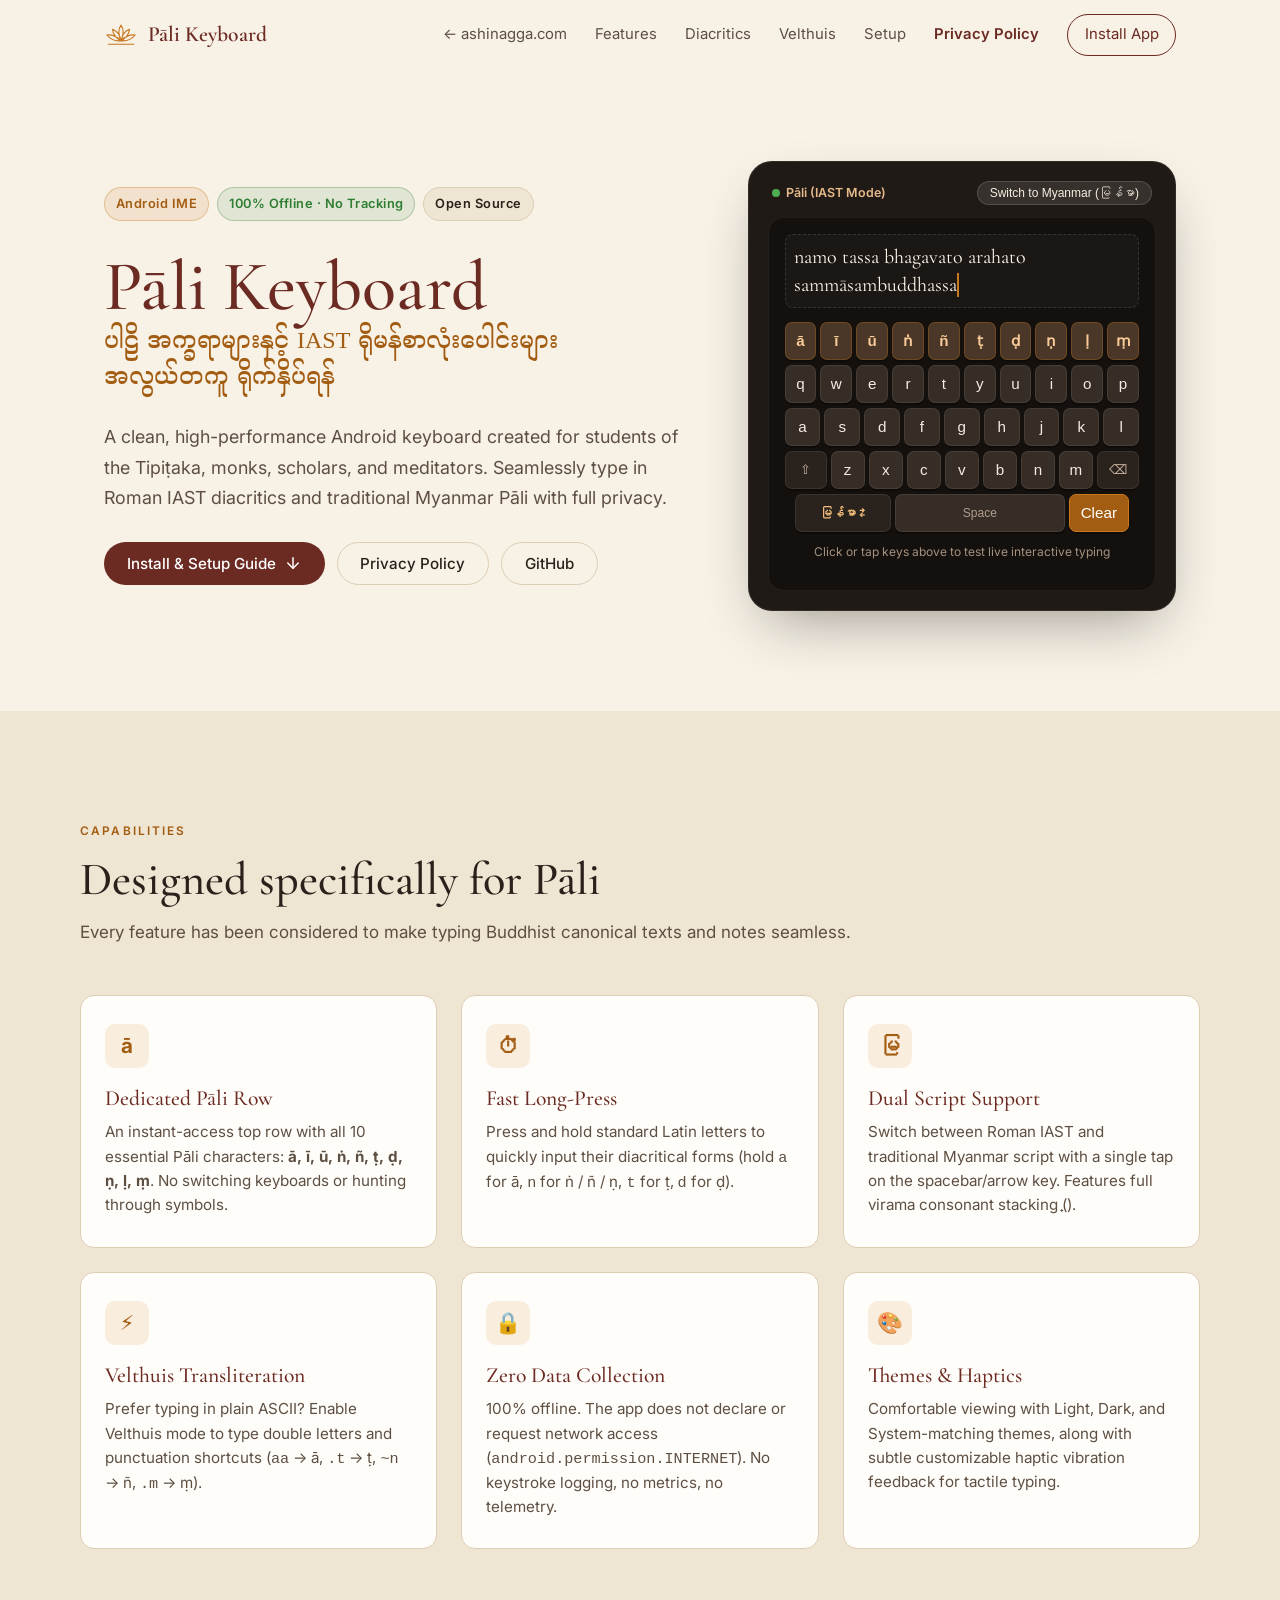
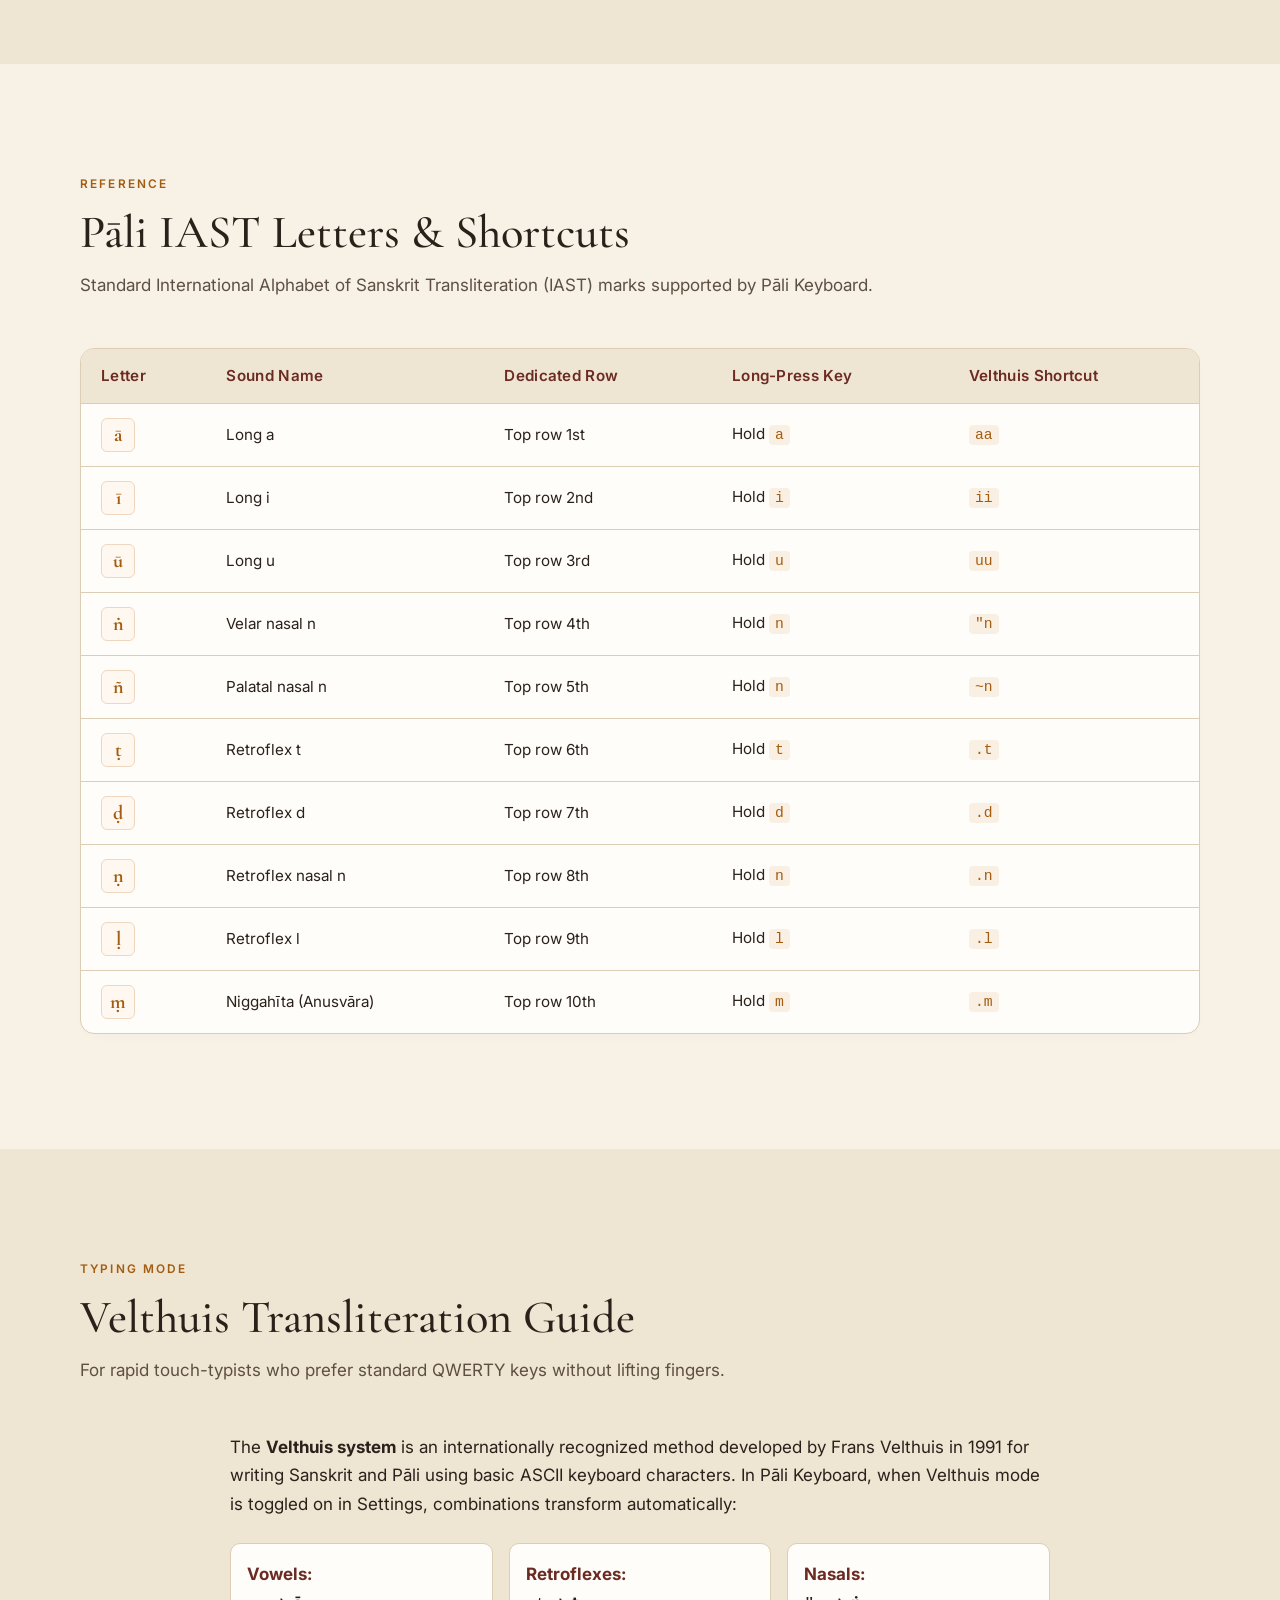
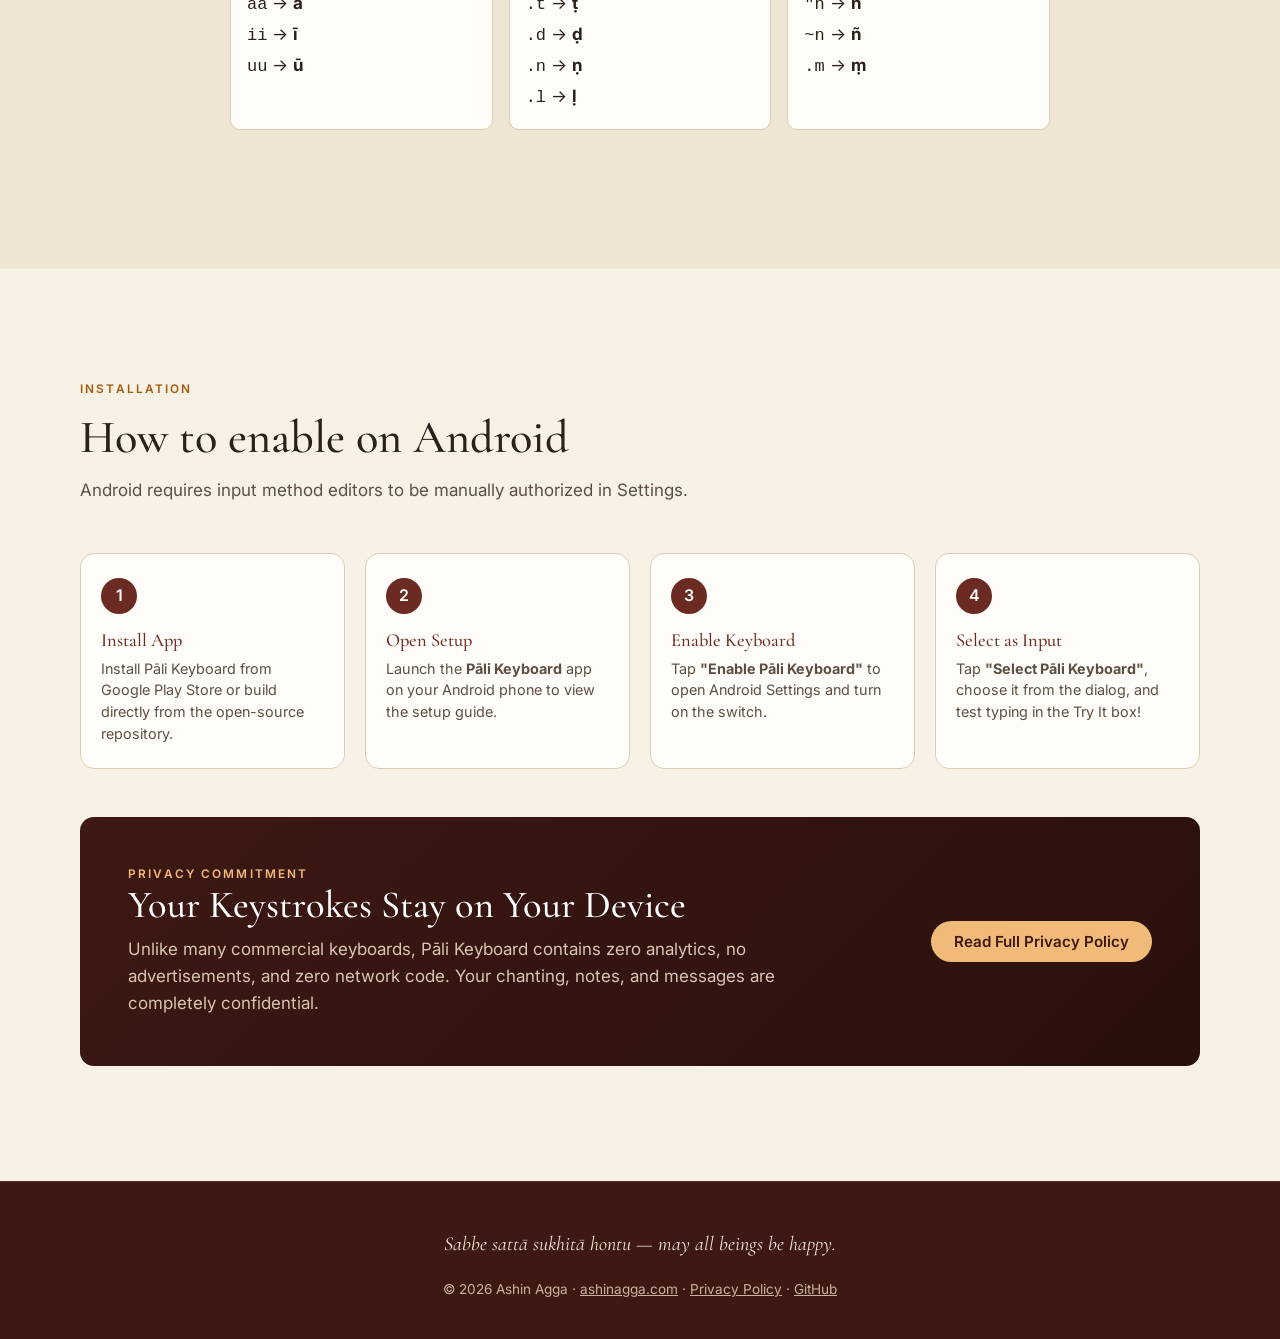
==== pali-keyboard/index.html @ 7f4952d8 "Add Projects section to homepage and create Pali Keyboard project showcase page with privacy policy " ====
<!doctype html>
<html lang="en">
<head>
  <meta charset="utf-8">
  <meta name="viewport" content="width=device-width, initial-scale=1">
  <title>Pāli Keyboard for Android - Ashin Agga</title>
  <meta name="description" content="A lightweight, privacy-focused Android keyboard (IME) for typing Pāli in Roman script (IAST) and Myanmar script. 100% offline with zero data collection.">
  <link rel="preconnect" href="https://fonts.googleapis.com">
  <link rel="preconnect" href="https://fonts.gstatic.com" crossorigin>
  <link href="https://fonts.googleapis.com/css2?family=Cormorant+Garamond:ital,wght@0,400;0,500;0,600;1,400&family=Inter:wght@400;500;600;700&family=Noto+Serif+Myanmar:wght@400;500;600&display=swap" rel="stylesheet">
  <link rel="stylesheet" href="../css/style.css">
  <style>
    /* Specific styles for Pāli Keyboard Project Page */
    .pk-hero {
      max-width: var(--max);
      margin: 0 auto;
      padding: clamp(40px, 7vw, 90px) 24px clamp(50px, 8vw, 100px);
      display: grid;
      grid-template-columns: 1.15fr 0.85fr;
      gap: clamp(36px, 5vw, 70px);
      align-items: center;
    }
    .pk-hero__content h1 {
      font-size: clamp(2.8rem, 6vw, 4.4rem);
      color: var(--maroon);
      line-height: 1.08;
      margin-bottom: 0.35rem;
    }
    .pk-hero__burmese {
      font-family: var(--mm);
      font-size: clamp(1.2rem, 2.5vw, 1.5rem);
      color: var(--saffron-deep);
      margin-bottom: 1.25rem;
      line-height: 1.5;
    }
    .pk-hero__lead {
      font-size: 1.12rem;
      color: var(--ink-soft);
      line-height: 1.7;
      margin-bottom: 1.75rem;
    }
    .pk-badge-group {
      display: flex;
      flex-wrap: wrap;
      gap: 8px;
      margin-bottom: 1.75rem;
    }
    .pk-badge {
      display: inline-flex;
      align-items: center;
      gap: 6px;
      padding: .4em .85em;
      border-radius: 999px;
      font-size: .8rem;
      font-weight: 600;
      letter-spacing: .04em;
      background: var(--paper-2);
      border: 1px solid var(--line);
      color: var(--ink);
    }
    .pk-badge--accent {
      background: rgba(200,120,30,.12);
      border-color: rgba(200,120,30,.35);
      color: var(--saffron-deep);
    }
    .pk-badge--green {
      background: rgba(46,125,50,.1);
      border-color: rgba(46,125,50,.3);
      color: #2e7d32;
    }
    .pk-hero__actions {
      display: flex;
      flex-wrap: wrap;
      gap: 12px;
      align-items: center;
    }
    .pk-hero__actions .btn {
      display: inline-flex;
      align-items: center;
      gap: 8px;
    }

    /* Interactive Demo Sandbox */
    .pk-demo-card {
      background: #201a16;
      border-radius: 24px;
      padding: 20px;
      box-shadow: 0 24px 60px -20px rgba(32,26,22,.45), inset 0 0 0 1px rgba(255,255,255,.08);
      color: #fff;
    }
    .pk-demo__top {
      display: flex;
      justify-content: space-between;
      align-items: center;
      margin-bottom: 12px;
      padding: 0 4px;
    }
    .pk-demo__status {
      font-size: .78rem;
      font-weight: 600;
      color: #e5b98a;
      display: flex;
      align-items: center;
      gap: 6px;
    }
    .pk-demo__status::before {
      content: "";
      width: 8px;
      height: 8px;
      border-radius: 50%;
      background: #4caf50;
      display: inline-block;
    }
    .pk-demo__toggle-btn {
      background: rgba(255,255,255,.1);
      border: 1px solid rgba(255,255,255,.15);
      color: #f7ede0;
      border-radius: 999px;
      padding: 4px 12px;
      font-size: .75rem;
      cursor: pointer;
      transition: background .2s;
    }
    .pk-demo__toggle-btn:hover {
      background: rgba(255,255,255,.18);
    }
    .pk-demo__screen {
      background: #14100d;
      border-radius: 16px;
      padding: 16px;
      border: 1px solid rgba(255,255,255,.06);
    }
    .pk-demo__input-area {
      min-height: 70px;
      font-family: var(--serif);
      font-size: 1.25rem;
      line-height: 1.4;
      color: #fff6eb;
      word-break: break-word;
      padding: 8px;
      background: rgba(255,255,255,.03);
      border-radius: 8px;
      border: 1px dashed rgba(255,255,255,.12);
      margin-bottom: 14px;
      position: relative;
    }
    .pk-demo__cursor {
      display: inline-block;
      width: 2px;
      height: 1.2em;
      vertical-align: text-bottom;
      background: var(--saffron);
      animation: blink 1s step-end infinite;
    }
    @keyframes blink { 50% { opacity: 0; } }

    .pk-demo__keyboard {
      display: flex;
      flex-direction: column;
      gap: 5px;
      user-select: none;
    }
    .pk-kb-row {
      display: flex;
      gap: 4px;
      justify-content: center;
    }
    .pk-key {
      flex: 1;
      height: 38px;
      max-width: 42px;
      background: #362d26;
      border: 1px solid rgba(255,255,255,.08);
      border-radius: 7px;
      color: #f5ebe0;
      display: flex;
      align-items: center;
      justify-content: center;
      font-size: .95rem;
      font-weight: 500;
      cursor: pointer;
      box-shadow: 0 2px 0 rgba(0,0,0,.35);
      transition: transform .08s, background .1s;
    }
    .pk-key:hover {
      background: #463b33;
    }
    .pk-key:active {
      transform: translateY(2px);
      box-shadow: none;
    }
    .pk-key--pali {
      background: #4a3727;
      border-color: rgba(200,120,30,.3);
      color: #f7ca97;
      font-weight: 600;
    }
    .pk-key--pali:hover {
      background: #5d4632;
    }
    .pk-key--mod {
      flex: 1.4;
      max-width: 52px;
      background: #2a221c;
      color: #c4b09e;
      font-size: .8rem;
    }
    .pk-key--switch {
      flex: 2.2;
      max-width: 96px;
      background: #2a221c;
      color: #f0bb78;
      font-size: .75rem;
      font-weight: 600;
    }
    .pk-key--space {
      flex: 4;
      max-width: 170px;
      font-size: .75rem;
      color: #b09e8e;
    }
    .pk-key--enter {
      flex: 1.6;
      max-width: 60px;
      background: var(--saffron-deep);
      border-color: var(--saffron);
      color: #fff;
    }
    .pk-key--enter:hover {
      background: var(--saffron);
    }
    .pk-demo__hint {
      text-align: center;
      font-size: .75rem;
      color: #a4917f;
      margin-top: 10px;
    }

    /* Feature Grid */
    .pk-feature-grid {
      display: grid;
      grid-template-columns: repeat(3, 1fr);
      gap: 24px;
      margin-top: 2rem;
    }
    .pk-feature-card {
      background: #fffdf9;
      border: 1px solid var(--line);
      border-radius: var(--radius);
      padding: 28px 24px;
      display: flex;
      flex-direction: column;
      transition: transform .2s, box-shadow .2s;
    }
    .pk-feature-card:hover {
      transform: translateY(-3px);
      box-shadow: 0 16px 36px -20px rgba(62,24,19,.2);
      border-color: var(--saffron);
    }
    .pk-feature-icon {
      width: 44px;
      height: 44px;
      border-radius: 10px;
      background: rgba(200,120,30,.12);
      color: var(--saffron-deep);
      display: flex;
      align-items: center;
      justify-content: center;
      font-size: 1.3rem;
      font-weight: bold;
      margin-bottom: 1.2rem;
    }
    .pk-feature-card h3 {
      font-size: 1.35rem;
      color: var(--maroon);
      margin-bottom: .6rem;
    }
    .pk-feature-card p {
      color: var(--ink-soft);
      font-size: .95rem;
      line-height: 1.6;
      margin: 0;
    }

    /* Tables */
    .pk-table-wrapper {
      background: #fffdf9;
      border: 1px solid var(--line);
      border-radius: var(--radius);
      overflow-x: auto;
      margin-top: 1.5rem;
      box-shadow: 0 4px 20px -10px rgba(0,0,0,.05);
    }
    .pk-table {
      width: 100%;
      border-collapse: collapse;
      text-align: left;
      font-size: .95rem;
    }
    .pk-table th, .pk-table td {
      padding: 14px 20px;
      border-bottom: 1px solid var(--line);
    }
    .pk-table th {
      background: var(--paper-2);
      font-weight: 600;
      color: var(--maroon);
      letter-spacing: .02em;
    }
    .pk-table tr:last-child td {
      border-bottom: none;
    }
    .pk-table code {
      background: rgba(200,120,30,.1);
      color: var(--saffron-deep);
      padding: 2px 6px;
      border-radius: 4px;
      font-size: .92rem;
      font-family: monospace;
    }
    .pk-letter-badge {
      display: inline-flex;
      align-items: center;
      justify-content: center;
      min-width: 34px;
      height: 34px;
      border-radius: 6px;
      background: #fff8f0;
      border: 1px solid #eed6bf;
      color: var(--saffron-deep);
      font-family: var(--serif);
      font-size: 1.25rem;
      font-weight: bold;
    }

    /* Steps */
    .pk-steps-grid {
      display: grid;
      grid-template-columns: repeat(4, 1fr);
      gap: 20px;
      margin-top: 2rem;
    }
    .pk-step-card {
      background: #fffdf9;
      border: 1px solid var(--line);
      border-radius: var(--radius);
      padding: 24px 20px;
      position: relative;
    }
    .pk-step-num {
      width: 36px;
      height: 36px;
      border-radius: 50%;
      background: var(--maroon);
      color: #fff;
      display: flex;
      align-items: center;
      justify-content: center;
      font-size: 1rem;
      font-weight: 600;
      margin-bottom: 1rem;
    }
    .pk-step-card h3 {
      font-size: 1.15rem;
      color: var(--maroon);
      margin-bottom: .5rem;
    }
    .pk-step-card p {
      color: var(--ink-soft);
      font-size: .9rem;
      line-height: 1.5;
      margin: 0;
    }

    /* Privacy Banner */
    .pk-privacy-banner {
      background: linear-gradient(135deg, #3e1813 0%, #29100d 100%);
      color: #f7ede0;
      border-radius: var(--radius);
      padding: clamp(32px, 5vw, 48px);
      margin-top: 3rem;
      display: grid;
      grid-template-columns: 1fr auto;
      gap: 32px;
      align-items: center;
    }
    .pk-privacy-banner h3 {
      font-size: clamp(1.8rem, 3vw, 2.4rem);
      color: #fff;
      margin-bottom: .6rem;
    }
    .pk-privacy-banner p {
      color: #d8c5b2;
      line-height: 1.6;
      margin: 0;
      max-width: 60ch;
    }

    /* Responsive */
    @media (max-width: 960px) {
      .pk-hero {
        grid-template-columns: 1fr;
        padding-top: 32px;
      }
      .pk-feature-grid {
        grid-template-columns: repeat(2, 1fr);
      }
      .pk-steps-grid {
        grid-template-columns: repeat(2, 1fr);
      }
      .pk-privacy-banner {
        grid-template-columns: 1fr;
      }
    }
    @media (max-width: 640px) {
      .pk-feature-grid {
        grid-template-columns: 1fr;
      }
      .pk-steps-grid {
        grid-template-columns: 1fr;
      }
      .pk-key {
        height: 34px;
        font-size: .85rem;
      }
    }
  </style>
</head>
<body>

  <!-- ============ NAV ============ -->
  <header class="nav" id="top">
    <div class="nav__inner">
      <a class="nav__brand" href="../index.html" aria-label="Ashin Agga home">
        <svg class="lotus" viewBox="0 0 48 32" aria-hidden="true"><path d="M24 2c4 6 4 14 0 22-4-8-4-16 0-22Zm0 22c6-3 11-9 12-16-6 2-10 7-12 16Zm0 0c-6-3-11-9-12-16 6 2 10 7 12 16Zm0 0c8 1 15-2 20-8-7-1-14 2-20 8Zm0 0C16 25 9 22 4 16c7-1 14 2 20 8ZM6 29h36" fill="none" stroke="currentColor" stroke-width="1.6" stroke-linecap="round" stroke-linejoin="round"/></svg>
        <span>Pāli Keyboard</span>
      </a>

      <button class="nav__toggle" aria-expanded="false" aria-controls="nav-menu">
        <span class="sr-only">Open menu</span><span></span><span></span>
      </button>

      <nav id="nav-menu" class="nav__menu" aria-label="Main">
        <a href="../index.html#projects">← ashinagga.com</a>
        <a href="#features">Features</a>
        <a href="#diacritics">Diacritics</a>
        <a href="#velthuis">Velthuis</a>
        <a href="#setup">Setup</a>
        <a href="privacy-policy.html" style="font-weight: 600; color: var(--maroon);">Privacy Policy</a>
        <a href="#setup" class="nav__cta">Install App</a>
      </nav>
    </div>
  </header>

  <main>
    <!-- ============ HERO ============ -->
    <section class="pk-hero">
      <div class="pk-hero__content reveal">
        <div class="pk-badge-group">
          <span class="pk-badge pk-badge--accent">Android IME</span>
          <span class="pk-badge pk-badge--green">100% Offline · No Tracking</span>
          <span class="pk-badge">Open Source</span>
        </div>
        <h1>Pāli Keyboard</h1>
        <p class="pk-hero__burmese">ပါဠိ အက္ခရာများနှင့် IAST ရိုမန်စာလုံးပေါင်းများ အလွယ်တကူ ရိုက်နှိပ်ရန်</p>
        <p class="pk-hero__lead">
          A clean, high-performance Android keyboard created for students of the Tipiṭaka, monks, scholars, and meditators. Seamlessly type in Roman IAST diacritics and traditional Myanmar Pāli with full privacy.
        </p>
        <div class="pk-hero__actions">
          <a class="btn btn--primary" href="#setup">
            Install &amp; Setup Guide
            <svg width="18" height="18" viewBox="0 0 24 24" fill="none" stroke="currentColor" stroke-width="2" stroke-linecap="round" stroke-linejoin="round" aria-hidden="true"><line x1="12" y1="5" x2="12" y2="19"></line><polyline points="19 12 12 19 5 12"></polyline></svg>
          </a>
          <a class="btn btn--ghost" href="privacy-policy.html">Privacy Policy</a>
          <a class="btn btn--ghost" href="https://github.com/minthukyawdev-droid/pali_keyboard" target="_blank" rel="noopener">GitHub</a>
        </div>
      </div>

      <!-- Interactive Keyboard Sandbox Preview -->
      <div class="pk-hero__preview reveal">
        <div class="pk-demo-card">
          <div class="pk-demo__top">
            <span class="pk-demo__status" id="script-label">Pāli (IAST Mode)</span>
            <button class="pk-demo__toggle-btn" id="btn-demo-toggle" type="button">Switch to Myanmar (မြန်မာ)</button>
          </div>
          <div class="pk-demo__screen">
            <div class="pk-demo__input-area" id="demo-output">
              <span id="demo-text">namo tassa bhagavato arahato sammāsambuddhassa</span><span class="pk-demo__cursor"></span>
            </div>
            
            <!-- IAST Keyboard Layout -->
            <div class="pk-demo__keyboard" id="kb-iast">
              <div class="pk-kb-row">
                <button class="pk-key pk-key--pali" type="button">ā</button>
                <button class="pk-key pk-key--pali" type="button">ī</button>
                <button class="pk-key pk-key--pali" type="button">ū</button>
                <button class="pk-key pk-key--pali" type="button">ṅ</button>
                <button class="pk-key pk-key--pali" type="button">ñ</button>
                <button class="pk-key pk-key--pali" type="button">ṭ</button>
                <button class="pk-key pk-key--pali" type="button">ḍ</button>
                <button class="pk-key pk-key--pali" type="button">ṇ</button>
                <button class="pk-key pk-key--pali" type="button">ḷ</button>
                <button class="pk-key pk-key--pali" type="button">ṃ</button>
              </div>
              <div class="pk-kb-row">
                <button class="pk-key" type="button">q</button>
                <button class="pk-key" type="button">w</button>
                <button class="pk-key" type="button">e</button>
                <button class="pk-key" type="button">r</button>
                <button class="pk-key" type="button">t</button>
                <button class="pk-key" type="button">y</button>
                <button class="pk-key" type="button">u</button>
                <button class="pk-key" type="button">i</button>
                <button class="pk-key" type="button">o</button>
                <button class="pk-key" type="button">p</button>
              </div>
              <div class="pk-kb-row">
                <button class="pk-key" type="button">a</button>
                <button class="pk-key" type="button">s</button>
                <button class="pk-key" type="button">d</button>
                <button class="pk-key" type="button">f</button>
                <button class="pk-key" type="button">g</button>
                <button class="pk-key" type="button">h</button>
                <button class="pk-key" type="button">j</button>
                <button class="pk-key" type="button">k</button>
                <button class="pk-key" type="button">l</button>
              </div>
              <div class="pk-kb-row">
                <button class="pk-key pk-key--mod" id="btn-shift" type="button">⇧</button>
                <button class="pk-key" type="button">z</button>
                <button class="pk-key" type="button">x</button>
                <button class="pk-key" type="button">c</button>
                <button class="pk-key" type="button">v</button>
                <button class="pk-key" type="button">b</button>
                <button class="pk-key" type="button">n</button>
                <button class="pk-key" type="button">m</button>
                <button class="pk-key pk-key--mod" id="btn-backspace" type="button">⌫</button>
              </div>
              <div class="pk-kb-row">
                <button class="pk-key pk-key--switch" id="btn-switch-script" type="button">မြန်မာ ⇄</button>
                <button class="pk-key pk-key--space" id="btn-space" type="button">Space</button>
                <button class="pk-key pk-key--enter" id="btn-clear" type="button">Clear</button>
              </div>
            </div>

            <!-- Myanmar Keyboard Layout (Hidden initially) -->
            <div class="pk-demo__keyboard" id="kb-myanmar" style="display:none;">
              <div class="pk-kb-row">
                <button class="pk-key pk-key--pali" type="button">က</button>
                <button class="pk-key pk-key--pali" type="button">ခ</button>
                <button class="pk-key pk-key--pali" type="button">ဂ</button>
                <button class="pk-key pk-key--pali" type="button">ဃ</button>
                <button class="pk-key pk-key--pali" type="button">င</button>
                <button class="pk-key pk-key--pali" type="button">စ</button>
                <button class="pk-key pk-key--pali" type="button">ဆ</button>
                <button class="pk-key pk-key--pali" type="button">ဇ</button>
                <button class="pk-key pk-key--pali" type="button">ဈ</button>
                <button class="pk-key pk-key--pali" type="button">ဉ</button>
              </div>
              <div class="pk-kb-row">
                <button class="pk-key" type="button">ဋ</button>
                <button class="pk-key" type="button">ဌ</button>
                <button class="pk-key" type="button">ဍ</button>
                <button class="pk-key" type="button">ဎ</button>
                <button class="pk-key" type="button">ဏ</button>
                <button class="pk-key" type="button">တ</button>
                <button class="pk-key" type="button">ထ</button>
                <button class="pk-key" type="button">ဒ</button>
                <button class="pk-key" type="button">ဓ</button>
                <button class="pk-key" type="button">န</button>
              </div>
              <div class="pk-kb-row">
                <button class="pk-key" type="button">ပ</button>
                <button class="pk-key" type="button">ဖ</button>
                <button class="pk-key" type="button">ဗ</button>
                <button class="pk-key" type="button">ဘ</button>
                <button class="pk-key" type="button">မ</button>
                <button class="pk-key" type="button">ယ</button>
                <button class="pk-key" type="button">ရ</button>
                <button class="pk-key" type="button">လ</button>
                <button class="pk-key" type="button">ဝ</button>
              </div>
              <div class="pk-kb-row">
                <button class="pk-key pk-key--mod" type="button">သ</button>
                <button class="pk-key" type="button">ဟ</button>
                <button class="pk-key" type="button">ဠ</button>
                <button class="pk-key" type="button">အ</button>
                <button class="pk-key" type="button">ာ</button>
                <button class="pk-key" type="button">ိ</button>
                <button class="pk-key" type="button">ု</button>
                <button class="pk-key" type="button">္</button>
                <button class="pk-key pk-key--mod" id="btn-backspace-mm" type="button">⌫</button>
              </div>
              <div class="pk-kb-row">
                <button class="pk-key pk-key--switch" id="btn-switch-iast" type="button">IAST ⇄</button>
                <button class="pk-key pk-key--space" id="btn-space-mm" type="button">Space</button>
                <button class="pk-key pk-key--enter" id="btn-clear-mm" type="button">Clear</button>
              </div>
            </div>
            <p class="pk-demo__hint">Click or tap keys above to test live interactive typing</p>
          </div>
        </div>
      </div>
    </section>

    <!-- ============ FEATURES ============ -->
    <section class="section section--tint" id="features">
      <div class="section__head reveal">
        <p class="eyebrow">Capabilities</p>
        <h2>Designed specifically for Pāli</h2>
        <p class="section__sub">Every feature has been considered to make typing Buddhist canonical texts and notes seamless.</p>
      </div>

      <div class="pk-feature-grid reveal">
        <div class="pk-feature-card">
          <div class="pk-feature-icon">ā</div>
          <h3>Dedicated Pāli Row</h3>
          <p>
            An instant-access top row with all 10 essential Pāli characters: <strong>ā, ī, ū, ṅ, ñ, ṭ, ḍ, ṇ, ḷ, ṃ</strong>. No switching keyboards or hunting through symbols.
          </p>
        </div>

        <div class="pk-feature-card">
          <div class="pk-feature-icon">⏱</div>
          <h3>Fast Long-Press</h3>
          <p>
            Press and hold standard Latin letters to quickly input their diacritical forms (hold <code>a</code> for ā, <code>n</code> for ṅ / ñ / ṇ, <code>t</code> for ṭ, <code>d</code> for ḍ).
          </p>
        </div>

        <div class="pk-feature-card">
          <div class="pk-feature-icon">မြ</div>
          <h3>Dual Script Support</h3>
          <p>
            Switch between Roman IAST and traditional Myanmar script with a single tap on the spacebar/arrow key. Features full virama consonant stacking (<code>္</code>).
          </p>
        </div>

        <div class="pk-feature-card">
          <div class="pk-feature-icon">⚡</div>
          <h3>Velthuis Transliteration</h3>
          <p>
            Prefer typing in plain ASCII? Enable Velthuis mode to type double letters and punctuation shortcuts (<code>aa</code> → ā, <code>.t</code> → ṭ, <code>~n</code> → ñ, <code>.m</code> → ṃ).
          </p>
        </div>

        <div class="pk-feature-card">
          <div class="pk-feature-icon">🔒</div>
          <h3>Zero Data Collection</h3>
          <p>
            100% offline. The app does not declare or request network access (<code>android.permission.INTERNET</code>). No keystroke logging, no metrics, no telemetry.
          </p>
        </div>

        <div class="pk-feature-card">
          <div class="pk-feature-icon">🎨</div>
          <h3>Themes &amp; Haptics</h3>
          <p>
            Comfortable viewing with Light, Dark, and System-matching themes, along with subtle customizable haptic vibration feedback for tactile typing.
          </p>
        </div>
      </div>
    </section>

    <!-- ============ DIACRITICS ============ -->
    <section class="section" id="diacritics">
      <div class="section__head reveal">
        <p class="eyebrow">Reference</p>
        <h2>Pāli IAST Letters &amp; Shortcuts</h2>
        <p class="section__sub">Standard International Alphabet of Sanskrit Transliteration (IAST) marks supported by Pāli Keyboard.</p>
      </div>

      <div class="pk-table-wrapper reveal">
        <table class="pk-table">
          <thead>
            <tr>
              <th>Letter</th>
              <th>Sound Name</th>
              <th>Dedicated Row</th>
              <th>Long-Press Key</th>
              <th>Velthuis Shortcut</th>
            </tr>
          </thead>
          <tbody>
            <tr>
              <td><span class="pk-letter-badge">ā</span></td>
              <td>Long a</td>
              <td>Top row 1st</td>
              <td>Hold <code>a</code></td>
              <td><code>aa</code></td>
            </tr>
            <tr>
              <td><span class="pk-letter-badge">ī</span></td>
              <td>Long i</td>
              <td>Top row 2nd</td>
              <td>Hold <code>i</code></td>
              <td><code>ii</code></td>
            </tr>
            <tr>
              <td><span class="pk-letter-badge">ū</span></td>
              <td>Long u</td>
              <td>Top row 3rd</td>
              <td>Hold <code>u</code></td>
              <td><code>uu</code></td>
            </tr>
            <tr>
              <td><span class="pk-letter-badge">ṅ</span></td>
              <td>Velar nasal n</td>
              <td>Top row 4th</td>
              <td>Hold <code>n</code></td>
              <td><code>"n</code></td>
            </tr>
            <tr>
              <td><span class="pk-letter-badge">ñ</span></td>
              <td>Palatal nasal n</td>
              <td>Top row 5th</td>
              <td>Hold <code>n</code></td>
              <td><code>~n</code></td>
            </tr>
            <tr>
              <td><span class="pk-letter-badge">ṭ</span></td>
              <td>Retroflex t</td>
              <td>Top row 6th</td>
              <td>Hold <code>t</code></td>
              <td><code>.t</code></td>
            </tr>
            <tr>
              <td><span class="pk-letter-badge">ḍ</span></td>
              <td>Retroflex d</td>
              <td>Top row 7th</td>
              <td>Hold <code>d</code></td>
              <td><code>.d</code></td>
            </tr>
            <tr>
              <td><span class="pk-letter-badge">ṇ</span></td>
              <td>Retroflex nasal n</td>
              <td>Top row 8th</td>
              <td>Hold <code>n</code></td>
              <td><code>.n</code></td>
            </tr>
            <tr>
              <td><span class="pk-letter-badge">ḷ</span></td>
              <td>Retroflex l</td>
              <td>Top row 9th</td>
              <td>Hold <code>l</code></td>
              <td><code>.l</code></td>
            </tr>
            <tr>
              <td><span class="pk-letter-badge">ṃ</span></td>
              <td>Niggahīta (Anusvāra)</td>
              <td>Top row 10th</td>
              <td>Hold <code>m</code></td>
              <td><code>.m</code></td>
            </tr>
          </tbody>
        </table>
      </div>
    </section>

    <!-- ============ VELTHUIS ============ -->
    <section class="section section--tint" id="velthuis">
      <div class="section__head reveal">
        <p class="eyebrow">Typing Mode</p>
        <h2>Velthuis Transliteration Guide</h2>
        <p class="section__sub">For rapid touch-typists who prefer standard QWERTY keys without lifting fingers.</p>
      </div>

      <div class="reveal" style="max-width: 820px; margin: 0 auto; line-height: 1.7;">
        <p>
          The <strong>Velthuis system</strong> is an internationally recognized method developed by Frans Velthuis in 1991 for writing Sanskrit and Pāli using basic ASCII keyboard characters. In Pāli Keyboard, when Velthuis mode is toggled on in Settings, combinations transform automatically:
        </p>

        <div style="display: grid; grid-template-columns: repeat(auto-fit, minmax(220px, 1fr)); gap: 16px; margin: 1.5rem 0;">
          <div style="background:#fffdf9; border:1px solid var(--line); border-radius:10px; padding:16px;">
            <strong style="color:var(--maroon);">Vowels:</strong><br>
            <code>aa</code> → <strong>ā</strong><br>
            <code>ii</code> → <strong>ī</strong><br>
            <code>uu</code> → <strong>ū</strong>
          </div>
          <div style="background:#fffdf9; border:1px solid var(--line); border-radius:10px; padding:16px;">
            <strong style="color:var(--maroon);">Retroflexes:</strong><br>
            <code>.t</code> → <strong>ṭ</strong><br>
            <code>.d</code> → <strong>ḍ</strong><br>
            <code>.n</code> → <strong>ṇ</strong><br>
            <code>.l</code> → <strong>ḷ</strong>
          </div>
          <div style="background:#fffdf9; border:1px solid var(--line); border-radius:10px; padding:16px;">
            <strong style="color:var(--maroon);">Nasals:</strong><br>
            <code>"n</code> → <strong>ṅ</strong><br>
            <code>~n</code> → <strong>ñ</strong><br>
            <code>.m</code> → <strong>ṃ</strong>
          </div>
        </div>
      </div>
    </section>

    <!-- ============ SETUP ============ -->
    <section class="section" id="setup">
      <div class="section__head reveal">
        <p class="eyebrow">Installation</p>
        <h2>How to enable on Android</h2>
        <p class="section__sub">Android requires input method editors to be manually authorized in Settings.</p>
      </div>

      <div class="pk-steps-grid reveal">
        <div class="pk-step-card">
          <div class="pk-step-num">1</div>
          <h3>Install App</h3>
          <p>Install Pāli Keyboard from Google Play Store or build directly from the open-source repository.</p>
        </div>

        <div class="pk-step-card">
          <div class="pk-step-num">2</div>
          <h3>Open Setup</h3>
          <p>Launch the <strong>Pāli Keyboard</strong> app on your Android phone to view the setup guide.</p>
        </div>

        <div class="pk-step-card">
          <div class="pk-step-num">3</div>
          <h3>Enable Keyboard</h3>
          <p>Tap <strong>"Enable Pāli Keyboard"</strong> to open Android Settings and turn on the switch.</p>
        </div>

        <div class="pk-step-card">
          <div class="pk-step-num">4</div>
          <h3>Select as Input</h3>
          <p>Tap <strong>"Select Pāli Keyboard"</strong>, choose it from the dialog, and test typing in the Try It box!</p>
        </div>
      </div>

      <!-- Privacy Banner -->
      <div class="pk-privacy-banner reveal">
        <div>
          <p class="eyebrow" style="color: #f0bb78;">Privacy Commitment</p>
          <h3>Your Keystrokes Stay on Your Device</h3>
          <p>
            Unlike many commercial keyboards, Pāli Keyboard contains zero analytics, no advertisements, and zero network code. Your chanting, notes, and messages are completely confidential.
          </p>
        </div>
        <div>
          <a class="btn btn--primary" href="privacy-policy.html" style="background:#f0bb78; color:#3e1813; border:none; font-weight:600;">
            Read Full Privacy Policy
          </a>
        </div>
      </div>
    </section>
  </main>

  <!-- ============ FOOTER ============ -->
  <footer class="footer">
    <p>Sabbe sattā sukhitā hontu — may all beings be happy.</p>
    <p class="footer__small">
      © <span id="year">2026</span> Ashin Agga · 
      <a href="../index.html" style="text-decoration:underline;">ashinagga.com</a> · 
      <a href="privacy-policy.html" style="text-decoration:underline;">Privacy Policy</a> · 
      <a href="https://github.com/minthukyawdev-droid/pali_keyboard" target="_blank" rel="noopener" style="text-decoration:underline;">GitHub</a>
    </p>
  </footer>

  <!-- Script for Interactive Demo and Navigation -->
  <script>
    // Navigation toggle
    const toggle = document.querySelector(".nav__toggle");
    const menu = document.querySelector("#nav-menu");
    if (toggle && menu) {
      toggle.addEventListener("click", () => {
        const open = toggle.getAttribute("aria-expanded") === "true";
        toggle.setAttribute("aria-expanded", String(!open));
        menu.classList.toggle("is-open", !open);
      });
      menu.addEventListener("click", (e) => {
        if (e.target.tagName === "A") {
          toggle.setAttribute("aria-expanded", "false");
          menu.classList.remove("is-open");
        }
      });
    }

    // Interactive Keyboard Demo
    const demoText = document.getElementById("demo-text");
    const scriptLabel = document.getElementById("script-label");
    const btnDemoToggle = document.getElementById("btn-demo-toggle");
    const kbIast = document.getElementById("kb-iast");
    const kbMyanmar = document.getElementById("kb-myanmar");
    let isShifted = false;

    function switchScript(toMyanmar) {
      if (toMyanmar) {
        kbIast.style.display = "none";
        kbMyanmar.style.display = "flex";
        scriptLabel.textContent = "ပါဠိ (မြန်မာ မုဒ်)";
        btnDemoToggle.textContent = "Switch to IAST (Roman)";
      } else {
        kbMyanmar.style.display = "none";
        kbIast.style.display = "flex";
        scriptLabel.textContent = "Pāli (IAST Mode)";
        btnDemoToggle.textContent = "Switch to Myanmar (မြန်မာ)";
      }
    }

    btnDemoToggle.addEventListener("click", () => {
      const isCurrentlyIast = kbIast.style.display !== "none";
      switchScript(isCurrentlyIast);
    });

    document.getElementById("btn-switch-script").addEventListener("click", () => switchScript(true));
    document.getElementById("btn-switch-iast").addEventListener("click", () => switchScript(false));

    function appendChar(ch) {
      demoText.textContent += ch;
    }
    function backspace() {
      const str = demoText.textContent;
      demoText.textContent = str.slice(0, -1);
    }
    function clearText() {
      demoText.textContent = "";
    }

    // Space & action buttons
    document.getElementById("btn-space").addEventListener("click", () => appendChar(" "));
    document.getElementById("btn-space-mm").addEventListener("click", () => appendChar(" "));
    document.getElementById("btn-backspace").addEventListener("click", backspace);
    document.getElementById("btn-backspace-mm").addEventListener("click", backspace);
    document.getElementById("btn-clear").addEventListener("click", clearText);
    document.getElementById("btn-clear-mm").addEventListener("click", clearText);

    // Shift toggle
    const btnShift = document.getElementById("btn-shift");
    btnShift.addEventListener("click", () => {
      isShifted = !isShifted;
      btnShift.style.background = isShifted ? "var(--saffron)" : "";
      btnShift.style.color = isShifted ? "#fff" : "";
      kbIast.querySelectorAll(".pk-key:not(.pk-key--mod):not(.pk-key--switch):not(.pk-key--space):not(.pk-key--enter)").forEach(k => {
        k.textContent = isShifted ? k.textContent.toUpperCase() : k.textContent.toLowerCase();
      });
    });

    // Handle key clicks for text entry
    document.querySelectorAll(".pk-demo-card .pk-key").forEach(btn => {
      btn.addEventListener("click", (e) => {
        const id = btn.id;
        if (id && (id.includes("shift") || id.includes("backspace") || id.includes("clear") || id.includes("space") || id.includes("switch"))) {
          return;
        }
        appendChar(btn.textContent);
      });
    });

    // Reveal animations
    const io = new IntersectionObserver((entries) => {
      entries.forEach((en) => {
        if (en.isIntersecting) { en.target.classList.add("is-visible"); io.unobserve(en.target); }
      });
    }, { threshold: 0.1 });
    document.querySelectorAll(".reveal").forEach((el) => io.observe(el));
  </script>
</body>
</html>
---- css/style.css ----
/* ============ Tokens ============ */
:root {
  --paper: #f7f1e6;
  --paper-2: #efe5d3;
  --ink: #2b211b;
  --ink-soft: #5e4f43;
  --line: #dccdb5;
  --saffron: #c8781e;
  --saffron-deep: #a35d12;
  --maroon: #6b2a22;
  --maroon-deep: #3e1813;
  --radius: 14px;
  --max: 1120px;
  --serif: "Cormorant Garamond", Georgia, serif;
  --sans: "Inter", system-ui, -apple-system, "Segoe UI", sans-serif;
  --mm: "Noto Serif Myanmar", serif;
}

*, *::before, *::after { box-sizing: border-box; }
html { scroll-behavior: smooth; scroll-padding-top: 76px; }
body {
  margin: 0;
  background: var(--paper);
  color: var(--ink);
  font: 400 17px/1.7 var(--sans);
  -webkit-font-smoothing: antialiased;
}
img { max-width: 100%; display: block; }
a { color: inherit; }
h1, h2, h3 { font-family: var(--serif); font-weight: 500; line-height: 1.1; margin: 0; }
h2 { font-size: clamp(2rem, 4vw, 2.9rem); }
h3 { font-size: 1.45rem; }
p { margin: 0 0 1em; }
.sr-only { position: absolute; width: 1px; height: 1px; overflow: hidden; clip: rect(0 0 0 0); }
:focus-visible { outline: 2px solid var(--saffron); outline-offset: 3px; border-radius: 4px; }

/* Placeholder text to replace */
.todo { color: var(--saffron-deep); background: rgba(200,120,30,.1); border-radius: 4px; padding: 0 .2em; }

.eyebrow {
  font: 600 .74rem/1 var(--sans);
  letter-spacing: .18em;
  text-transform: uppercase;
  color: var(--saffron-deep);
  margin-bottom: 1rem;
}

/* ============ Buttons ============ */
.btn {
  display: inline-block;
  padding: .85em 1.5em;
  border-radius: 999px;
  font: 500 .95rem/1 var(--sans);
  text-decoration: none;
  transition: background .2s, color .2s, transform .2s;
}
.btn:hover { transform: translateY(-1px); }
.btn--primary { background: var(--maroon); color: #fff; }
.btn--primary:hover { background: var(--maroon-deep); }
.btn--ghost { border: 1px solid var(--line); }
.btn--ghost:hover { background: var(--paper-2); }

/* ============ Nav ============ */
.nav {
  position: sticky; top: 0; z-index: 50;
  background: rgba(247,241,230,.88);
  backdrop-filter: blur(10px);
  border-bottom: 1px solid transparent;
  transition: border-color .3s;
}
.nav.is-scrolled { border-color: var(--line); }
.nav__inner {
  max-width: var(--max); margin: 0 auto;
  padding: 14px 24px;
  display: flex; align-items: center; justify-content: space-between;
}
.nav__brand {
  display: flex; align-items: center; gap: 10px;
  text-decoration: none;
  font: 600 1.35rem/1 var(--serif);
  color: var(--maroon);
}
.lotus { width: 34px; height: 24px; color: var(--saffron); }
.nav__menu { display: flex; align-items: center; gap: 28px; }
.nav__menu a { text-decoration: none; font-size: .93rem; color: var(--ink-soft); }
.nav__menu a:hover { color: var(--ink); }
.nav__menu .nav__cta {
  color: var(--maroon); border: 1px solid var(--maroon);
  padding: .5em 1.1em; border-radius: 999px;
}
.nav__menu .nav__cta:hover { background: var(--maroon); color: #fff; }
.nav__toggle { display: none; }

/* ============ Hero ============ */
.hero {
  max-width: var(--max); margin: 0 auto;
  padding: clamp(48px, 8vw, 110px) 24px;
  display: grid; grid-template-columns: 1.1fr .9fr;
  gap: clamp(32px, 6vw, 80px); align-items: center;
}
.hero h1 { font-size: clamp(3.4rem, 9vw, 6.4rem); color: var(--maroon); letter-spacing: -.01em; }
.hero__mm { font: 400 1.5rem/1.6 var(--mm); color: var(--saffron-deep); margin: .3em 0 1.2em; }
.hero__lead { font-size: 1.12rem; color: var(--ink-soft); max-width: 34ch; }
.hero__actions { display: flex; flex-wrap: wrap; gap: 12px; margin-top: 2rem; }

.hero__portrait { margin: 0; }
.frame {
  position: relative;
  aspect-ratio: 4 / 5;
  border-radius: 220px 220px var(--radius) var(--radius);
  overflow: hidden;
  background: linear-gradient(160deg, var(--saffron) 0%, var(--maroon) 100%);
  box-shadow: 0 30px 60px -30px rgba(62,24,19,.45);
}
.frame::after {
  content: ""; position: absolute; inset: 10px;
  border: 1px solid rgba(255,255,255,.35);
  border-radius: 210px 210px 8px 8px; pointer-events: none;
}
.frame img { width: 100%; height: 100%; object-fit: cover; }
.hero__portrait figcaption {
  font: italic 400 1.2rem/1.5 var(--serif);
  color: var(--ink-soft); text-align: center; margin-top: 1.2rem;
}

/* Image fallback (when photo file is missing) */
.ph {
  width: 100%; height: 100%;
  display: grid; place-items: center;
  color: rgba(255,255,255,.85);
  font: 500 clamp(2rem, 6vw, 4.5rem)/1 var(--serif);
  background: linear-gradient(160deg, var(--saffron) 0%, var(--maroon) 100%);
  text-align: center;
}
.ph small { display: block; font: 500 .7rem/1.4 var(--sans); letter-spacing: .12em; text-transform: uppercase; opacity: .8; margin-top: .6rem; }

/* ============ Sections ============ */
.section { padding: clamp(64px, 9vw, 120px) 24px; }
.section > * { max-width: var(--max); margin-left: auto; margin-right: auto; }
.section--tint { background: var(--paper-2); }
.section__head { margin-bottom: 3rem; }
.section__sub { color: var(--ink-soft); margin-top: .8rem; }

/* About */
.about { display: grid; grid-template-columns: 1.5fr 1fr; gap: clamp(32px, 6vw, 80px); align-items: start; }
.about__body p:first-child::first-letter {
  float: left; font: 500 4.2rem/.8 var(--serif); color: var(--maroon);
  margin: .08em .1em 0 0;
}
.facts { margin: 0; border-top: 1px solid var(--line); }
.facts div, .contact div {
  display: flex; justify-content: space-between; gap: 16px;
  padding: 14px 0; border-bottom: 1px solid var(--line);
}
.facts dt { color: var(--ink-soft); font-size: .9rem; }
.facts dd { margin: 0; font-weight: 500; text-align: right; }

/* Timeline */
.timeline { list-style: none; padding: 0; display: grid; grid-template-columns: repeat(4, 1fr); gap: 24px; position: relative; }
.timeline::before {
  content: ""; position: absolute; left: 0; right: 0; top: 7px;
  height: 1px; background: var(--line);
}
.timeline li { position: relative; padding-top: 34px; }
.timeline li::before {
  content: ""; position: absolute; top: 0; left: 0;
  width: 15px; height: 15px; border-radius: 50%;
  background: var(--paper-2); border: 2px solid var(--saffron);
}
.timeline__year { font: 600 .8rem/1 var(--sans); letter-spacing: .1em; color: var(--saffron-deep); display: inline-block; margin-bottom: .7rem; }
.timeline h3 { margin-bottom: .4rem; }
.timeline p { color: var(--ink-soft); font-size: .95rem; }

/* Teachings */
.filters { display: flex; flex-wrap: wrap; gap: 8px; margin-bottom: 2rem; }
.chip {
  font: 500 .88rem/1 var(--sans);
  padding: .6em 1.1em; border-radius: 999px;
  border: 1px solid var(--line); background: transparent; color: var(--ink-soft);
  cursor: pointer; transition: all .2s;
}
.chip:hover { border-color: var(--saffron); color: var(--ink); }
.chip[aria-pressed="true"] { background: var(--maroon); border-color: var(--maroon); color: #fff; }

.cards { display: grid; grid-template-columns: repeat(3, 1fr); gap: 20px; }
.card {
  background: #fffaf2; border: 1px solid var(--line); border-radius: var(--radius);
  padding: 26px; display: flex; flex-direction: column;
  transition: transform .25s, box-shadow .25s;
}
.card:hover { transform: translateY(-3px); box-shadow: 0 18px 40px -24px rgba(62,24,19,.35); }
.card__meta { display: flex; justify-content: space-between; font-size: .8rem; color: var(--ink-soft); margin-bottom: 1rem; }
.card__tag { color: var(--saffron-deep); font-weight: 600; letter-spacing: .06em; text-transform: uppercase; }
.card h3 { margin-bottom: .6rem; }
.card p { color: var(--ink-soft); font-size: .95rem; flex: 1; }
.card__link {
  display: inline-flex; align-items: center; gap: 8px;
  font-weight: 500; font-size: .92rem; color: var(--maroon); text-decoration: none;
}
.card__link::before {
  content: ""; width: 30px; height: 30px; border-radius: 50%;
  background: var(--maroon) url("data:image/svg+xml,%3Csvg xmlns='http://www.w3.org/2000/svg' viewBox='0 0 24 24'%3E%3Cpath d='M9 7v10l8-5z' fill='white'/%3E%3C/svg%3E") center/16px no-repeat;
}

/* Gallery */
.gallery { display: grid; grid-template-columns: repeat(4, 1fr); grid-auto-rows: 200px; gap: 14px; }
.gallery button {
  padding: 0; border: 0; border-radius: var(--radius); overflow: hidden;
  cursor: zoom-in; background: var(--line); position: relative;
}
.gallery button:nth-child(1) { grid-column: span 2; grid-row: span 2; }
.gallery button:nth-child(4) { grid-row: span 2; }
.gallery img { width: 100%; height: 100%; object-fit: cover; transition: transform .5s; }
.gallery button:hover img { transform: scale(1.04); }
.gallery .ph { font-size: 1.6rem; }

/* Events */
.events { list-style: none; padding: 0; margin-top: 0; margin-bottom: 0; border-top: 1px solid var(--line); }
.event {
  display: grid; grid-template-columns: 110px 1fr auto; gap: 24px; align-items: center;
  padding: 24px 0; border-bottom: 1px solid var(--line);
}
.event__date { text-align: center; line-height: 1.1; }
.event__day { display: block; font: 500 2.6rem/1 var(--serif); color: var(--maroon); }
.event__mon { font: 600 .75rem/1 var(--sans); letter-spacing: .14em; text-transform: uppercase; color: var(--saffron-deep); }
.event h3 { margin-bottom: .25rem; }
.event p { margin: 0; color: var(--ink-soft); font-size: .95rem; }
.event__type { font-size: .8rem; padding: .4em .9em; border-radius: 999px; background: var(--paper-2); color: var(--ink-soft); white-space: nowrap; }
.events__empty { padding: 24px 0; color: var(--ink-soft); }

/* Visit */
.section--dark { background: var(--maroon-deep); color: #f3e6d6; }
.section--dark .eyebrow { color: #e7a85b; }
.section--dark h2 { color: #fff; margin-bottom: 1rem; }
.section--dark .todo { color: #f0bb78; background: rgba(240,187,120,.12); }
.visit { display: grid; grid-template-columns: 1fr 1fr; gap: clamp(32px, 6vw, 80px); align-items: start; }
.contact { margin: 0; border-top: 1px solid rgba(255,255,255,.15); }
.contact div { border-color: rgba(255,255,255,.15); }
.contact dt { color: #c9b39e; font-size: .9rem; }
.contact dd { margin: 0; text-align: right; }
.contact a { color: #f0bb78; text-decoration: none; }
.contact a:hover { text-decoration: underline; }
.hero__portrait figcaption small { font: 500 .75rem/1 var(--sans); letter-spacing: .12em; text-transform: uppercase; font-style: normal; color: var(--saffron-deep); display: inline-block; margin-top: .6rem; }

/* ============ Projects Section ============ */
.project-showcase {
  margin-top: 1.5rem;
}
.project-card {
  background: #fffdf9;
  border: 1px solid var(--line);
  border-radius: calc(var(--radius) * 1.3);
  padding: clamp(28px, 4vw, 44px);
  display: grid;
  grid-template-columns: 1.15fr 0.85fr;
  gap: clamp(28px, 4vw, 56px);
  align-items: center;
  box-shadow: 0 12px 36px -18px rgba(62,24,19,.15);
  transition: transform .25s ease, box-shadow .25s ease, border-color .25s ease;
}
.project-card:hover {
  border-color: var(--saffron);
  box-shadow: 0 20px 48px -20px rgba(62,24,19,.22);
}
.project-card__badges {
  display: flex;
  flex-wrap: wrap;
  gap: 8px;
  margin-bottom: 1rem;
}
.project-badge {
  font-size: .75rem;
  font-weight: 600;
  text-transform: uppercase;
  letter-spacing: .08em;
  padding: .35em .8em;
  border-radius: 999px;
  background: var(--paper-2);
  color: var(--ink-soft);
  border: 1px solid var(--line);
}
.project-badge--accent {
  background: rgba(200,120,30,.12);
  color: var(--saffron-deep);
  border-color: rgba(200,120,30,.35);
}
.project-card__title {
  font-size: clamp(2rem, 3.5vw, 2.7rem);
  color: var(--maroon);
  margin-bottom: .25rem;
  line-height: 1.1;
}
.project-card__title a {
  text-decoration: none;
  color: inherit;
  transition: color .2s;
}
.project-card__title a:hover {
  color: var(--saffron-deep);
}
.project-card__sub {
  font-family: var(--serif);
  font-size: 1.15rem;
  font-style: italic;
  color: var(--saffron-deep);
  margin-bottom: 1.1rem;
}
.project-card__desc {
  color: var(--ink-soft);
  font-size: 1.02rem;
  line-height: 1.65;
  margin-bottom: 1.4rem;
}
.project-card__keys {
  display: flex;
  flex-wrap: wrap;
  gap: 6px;
  align-items: center;
  margin-bottom: 1.75rem;
  padding: 10px 14px;
  background: var(--paper);
  border-radius: 10px;
  border: 1px dashed var(--line);
}
.key-pill {
  display: inline-flex;
  align-items: center;
  justify-content: center;
  min-width: 28px;
  height: 28px;
  padding: 0 7px;
  font-family: var(--sans);
  font-size: .88rem;
  font-weight: 500;
  background: #fff;
  border: 1px solid var(--line);
  border-radius: 6px;
  color: var(--ink);
  box-shadow: 0 1px 2px rgba(0,0,0,.04);
}
.key-pill--accent {
  background: #fff8f0;
  border-color: #eed6bf;
  color: var(--saffron-deep);
  font-weight: 600;
}
.key-pill-divider {
  width: 1px;
  height: 20px;
  background: var(--line);
  margin: 0 4px;
}
.project-card__actions {
  display: flex;
  flex-wrap: wrap;
  gap: 12px;
  align-items: center;
}
.project-card__actions .btn {
  display: inline-flex;
  align-items: center;
  gap: 8px;
}

/* Phone & Keyboard Mockup */
.project-card__preview {
  text-decoration: none;
  display: block;
  perspective: 1000px;
}
.phone-frame {
  background: #231d19;
  border-radius: 28px;
  padding: 14px;
  box-shadow: 0 24px 50px -15px rgba(35,29,25,.4), inset 0 0 0 1px rgba(255,255,255,.1);
  transition: transform .35s ease, box-shadow .35s ease;
}
.project-card:hover .phone-frame {
  transform: translateY(-4px) rotate(0.5deg);
  box-shadow: 0 30px 60px -18px rgba(35,29,25,.5), inset 0 0 0 1px rgba(255,255,255,.15);
}
.phone-frame__header {
  display: flex;
  justify-content: space-between;
  align-items: center;
  padding: 4px 10px 10px;
  color: #c9b39e;
  font-size: .75rem;
  font-weight: 600;
  letter-spacing: .06em;
}
.phone-frame__indicator {
  font-size: .68rem;
  background: rgba(200,120,30,.25);
  color: #f0bb78;
  padding: .2em .6em;
  border-radius: 999px;
}
.phone-frame__screen {
  background: #191411;
  border-radius: 18px;
  padding: 14px 12px 12px;
  overflow: hidden;
}
.mock-textbox {
  background: rgba(255,255,255,.06);
  border-radius: 10px;
  padding: 10px 12px;
  margin-bottom: 14px;
  border: 1px solid rgba(255,255,255,.08);
}
.mock-textbox__label {
  display: block;
  font-size: .65rem;
  text-transform: uppercase;
  letter-spacing: .1em;
  color: #9d8876;
  margin-bottom: 3px;
}
.mock-textbox__text {
  font-family: var(--serif);
  font-size: 1.05rem;
  color: #fff4e5;
  line-height: 1.35;
  font-style: italic;
}
.mock-keyboard {
  display: flex;
  flex-direction: column;
  gap: 5px;
  user-select: none;
}
.mock-keyboard__row {
  display: flex;
  gap: 4px;
  justify-content: center;
}
.mock-keyboard__row span {
  flex: 1;
  height: 32px;
  max-width: 32px;
  background: #342b25;
  color: #eee1d2;
  border-radius: 6px;
  display: flex;
  align-items: center;
  justify-content: center;
  font-size: .8rem;
  font-weight: 500;
  box-shadow: 0 1px 0 rgba(0,0,0,.3);
}
.mock-keyboard__row--pali span {
  background: #443224;
  color: #f7ca97;
  font-weight: 600;
}
.mock-keyboard__row--bottom .mock-key--mod {
  flex: 1.4;
  max-width: 44px;
  background: #2b221d;
  color: #baa491;
  font-size: .75rem;
}
.mock-keyboard__row--space .mock-key--switch {
  flex: 2.2;
  max-width: 82px;
  background: #2b221d;
  color: #f0bb78;
  font-size: .65rem;
}
.mock-keyboard__row--space .mock-key--space {
  flex: 4;
  max-width: 140px;
  font-size: .7rem;
  color: #baa491;
}
.mock-keyboard__row--space .mock-key--enter {
  flex: 1.5;
  max-width: 50px;
  background: var(--saffron-deep);
  color: #fff;
}

/* Footer */
.footer { text-align: center; padding: 48px 24px; background: var(--maroon-deep); color: #c9b39e; border-top: 1px solid rgba(255,255,255,.1); }
.footer p:first-child { font: italic 400 1.25rem/1.4 var(--serif); color: #f3e6d6; }
.footer__small { font-size: .85rem; margin: 0; }

/* Lightbox */
.lightbox {
  position: fixed; inset: 0; z-index: 100;
  background: rgba(30,14,10,.94);
  display: flex; align-items: center; justify-content: center; gap: 12px;
  padding: 24px;
}
.lightbox[hidden] { display: none; }
.lightbox figure { margin: 0; max-width: min(1000px, 100%); text-align: center; }
.lightbox img, .lightbox .ph { max-height: 80vh; width: auto; margin: 0 auto; border-radius: 8px; }
.lightbox .ph { width: min(600px, 80vw); aspect-ratio: 4/3; height: auto; }
.lightbox figcaption { color: #e9dccb; margin-top: 14px; font: italic 1.15rem var(--serif); }
.lightbox button { background: none; border: 0; color: #fff; cursor: pointer; }
.lightbox__close { position: absolute; top: 14px; right: 20px; font-size: 2.4rem; line-height: 1; }
.lightbox__nav { font-size: 3rem; padding: 0 10px; opacity: .7; }
.lightbox__nav:hover { opacity: 1; }

/* Reveal on scroll */
.reveal { opacity: 0; transform: translateY(18px); transition: opacity .8s ease, transform .8s ease; }
.reveal.is-visible { opacity: 1; transform: none; }
@media (prefers-reduced-motion: reduce) {
  html { scroll-behavior: auto; }
  .reveal { opacity: 1; transform: none; transition: none; }
  * { transition: none !important; }
}

/* ============ Responsive ============ */
@media (max-width: 900px) {
  .cards { grid-template-columns: repeat(2, 1fr); }
  .project-card { grid-template-columns: 1fr; }
  .timeline { grid-template-columns: 1fr 1fr; row-gap: 40px; }
  .timeline::before { display: none; }
  .gallery { grid-template-columns: repeat(3, 1fr); }
}

@media (max-width: 760px) {
  body { font-size: 16px; }
  .nav__inner { padding: 12px 16px; }
  .nav__toggle {
    display: flex; flex-direction: column; gap: 5px;
    background: none; border: 0; padding: 10px; cursor: pointer;
  }
  .nav__toggle span:not(.sr-only) { width: 22px; height: 2px; background: var(--ink); transition: transform .3s; }
  .nav__toggle[aria-expanded="true"] span:nth-child(2) { transform: translateY(3.5px) rotate(45deg); }
  .nav__toggle[aria-expanded="true"] span:nth-child(3) { transform: translateY(-3.5px) rotate(-45deg); }
  .nav__menu {
    position: absolute; top: 100%; left: 0; right: 0;
    flex-direction: column; align-items: stretch; gap: 0;
    background: var(--paper); border-bottom: 1px solid var(--line);
    padding: 8px 16px 16px;
    display: none;
  }
  .nav__menu.is-open { display: flex; }
  .nav__menu a { padding: 12px 0; font-size: 1rem; }
  .nav__menu .nav__cta { text-align: center; margin-top: 8px; }

  .hero { grid-template-columns: 1fr; padding: 40px 16px 64px; }
  .hero__portrait { order: -1; max-width: 340px; margin: 0 auto; width: 100%; }
  .section { padding-left: 16px; padding-right: 16px; }
  .about, .visit { grid-template-columns: 1fr; }
  .cards { grid-template-columns: 1fr; }
  .timeline { grid-template-columns: 1fr; }
  .gallery { grid-template-columns: 1fr 1fr; grid-auto-rows: 150px; }
  .gallery button:nth-child(4) { grid-row: auto; }
  .event { grid-template-columns: 70px 1fr; gap: 16px; }
  .event__type { grid-column: 2; justify-self: start; }
  .event__day { font-size: 2rem; }
  .lightbox__nav { position: absolute; bottom: 20px; }
  .lightbox__prev { left: 20px; } .lightbox__next { right: 20px; }
}
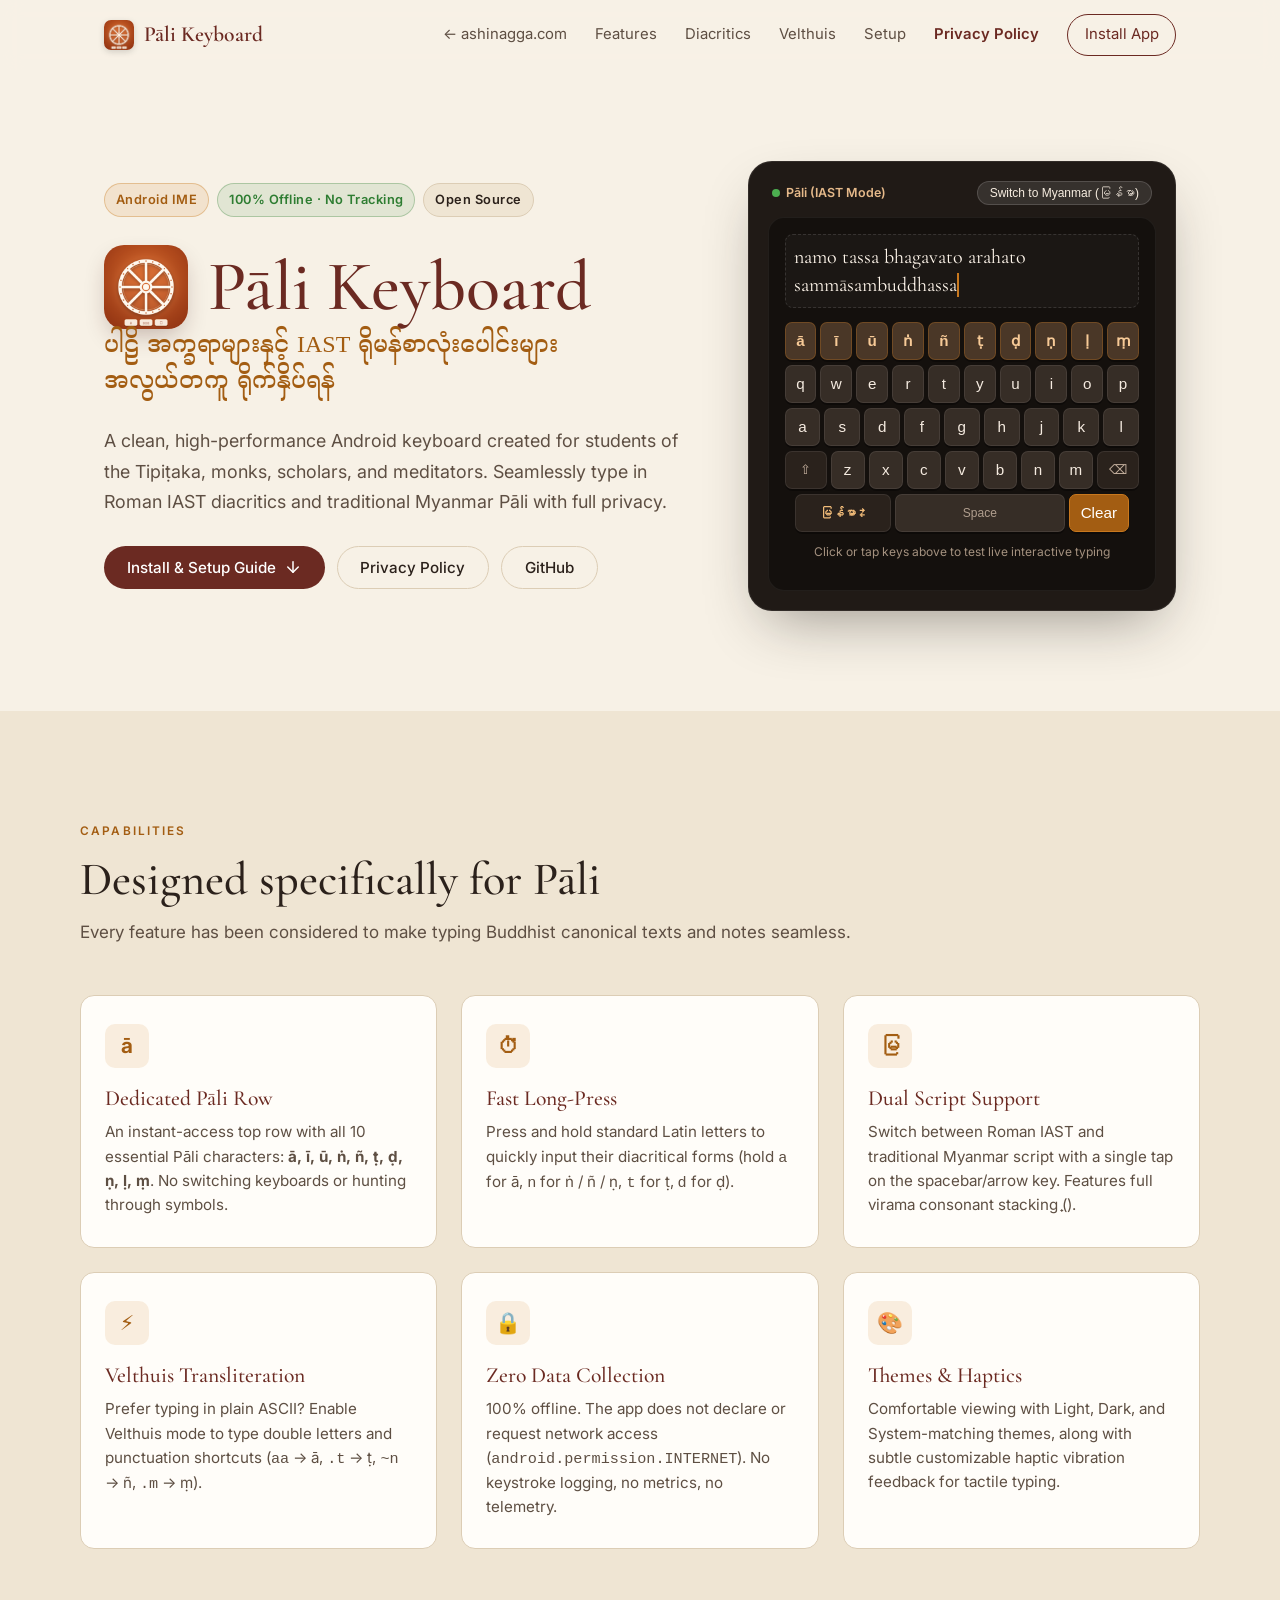
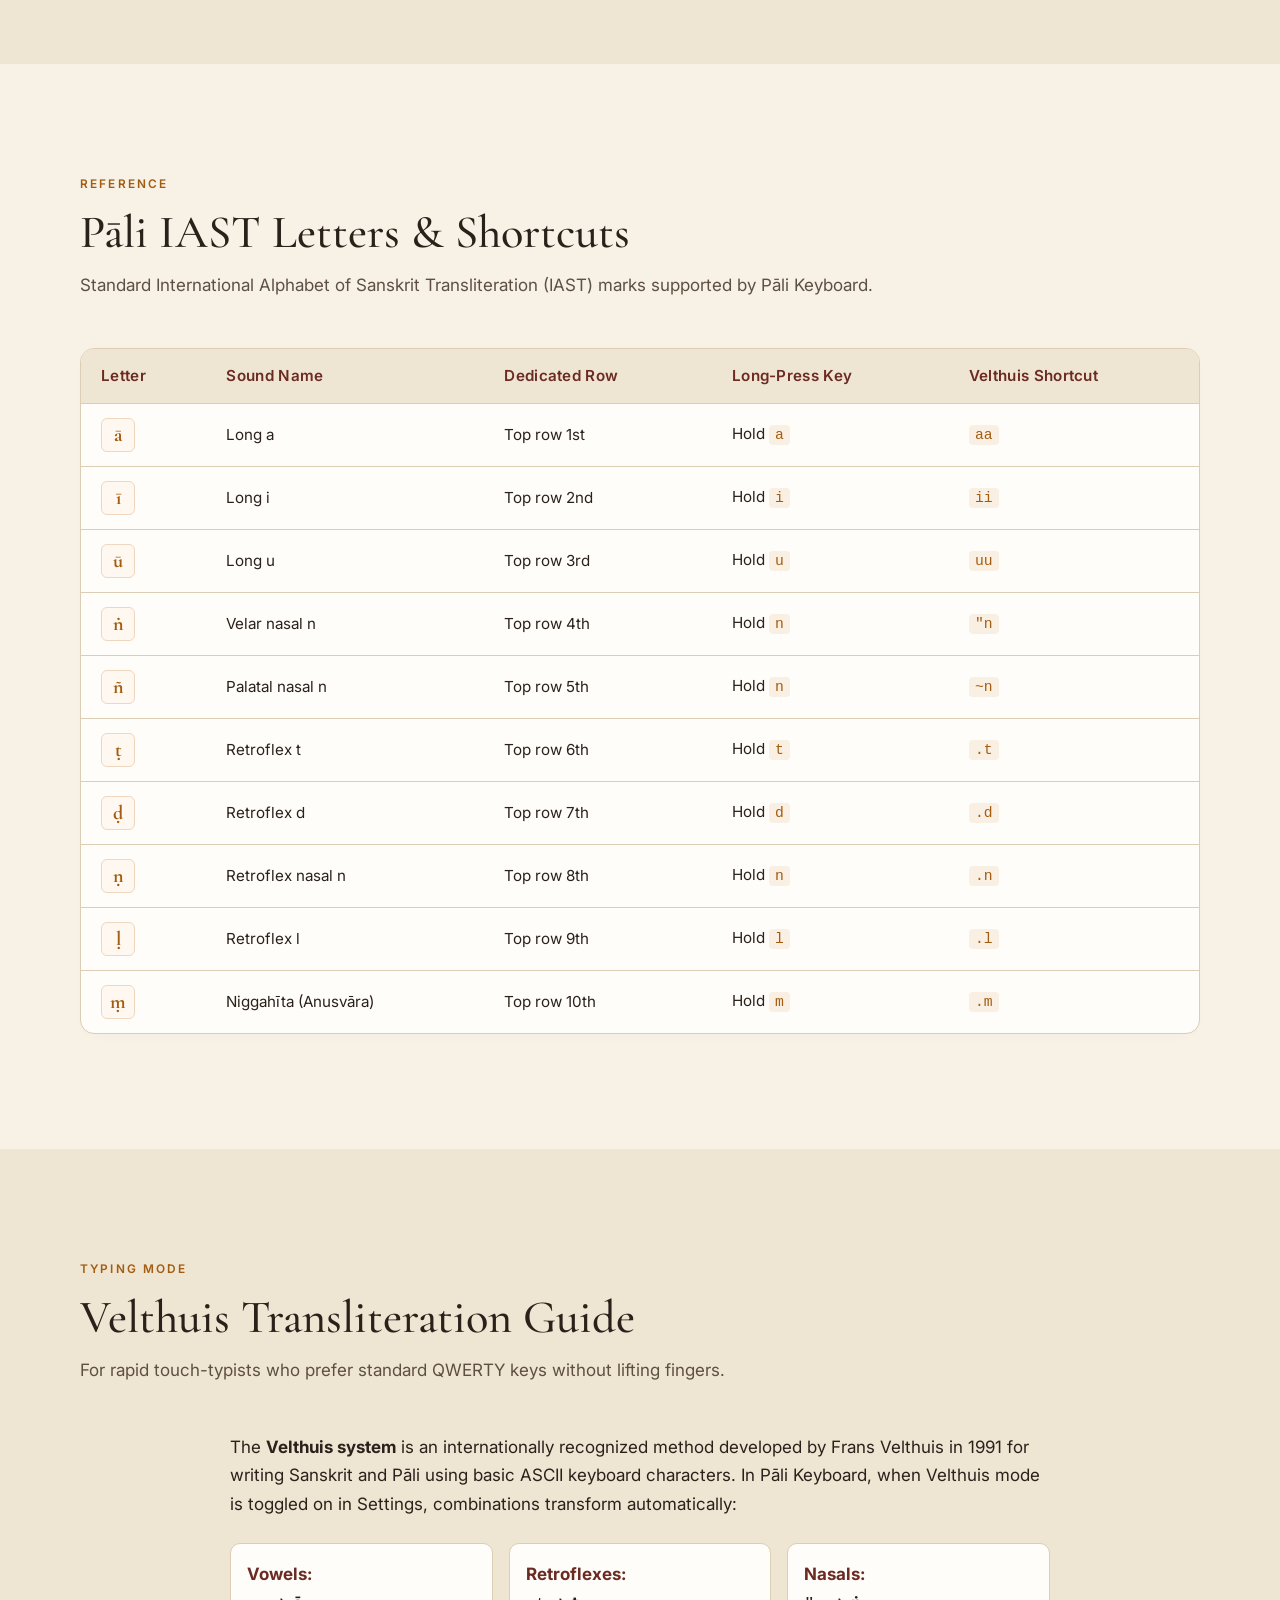
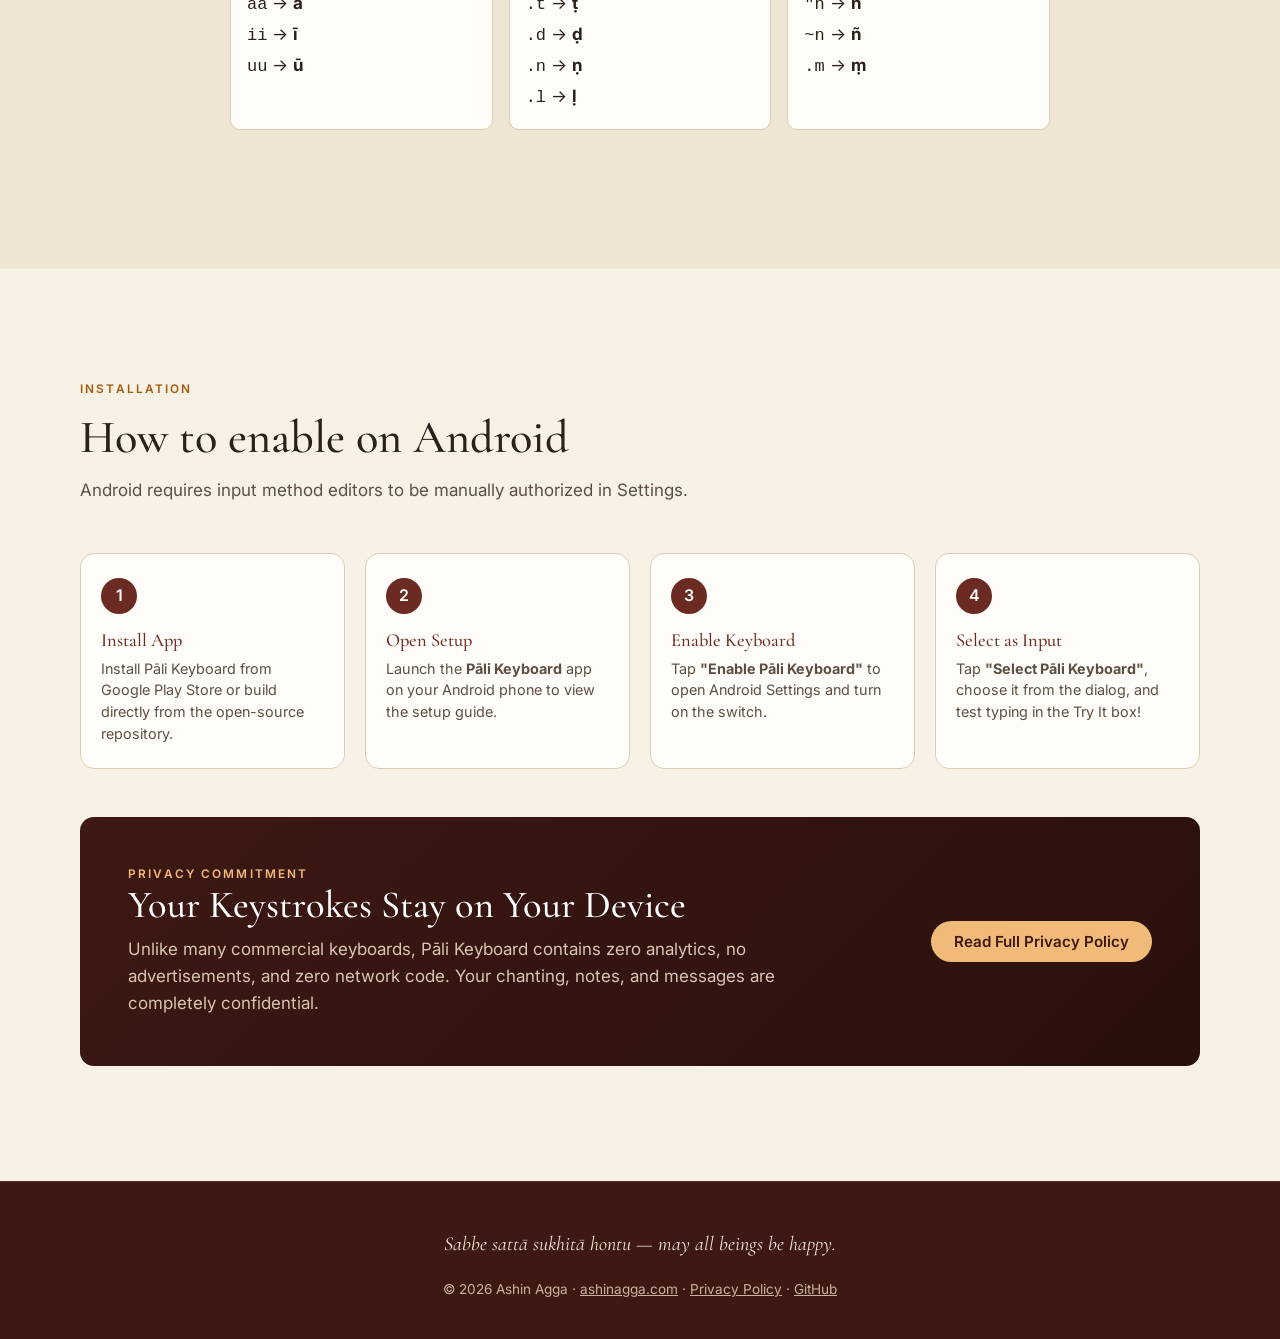
==== commit 9b844527: "Add Pali Keyboard app icon to ashinagga.com project section and detail page" ====
--- a/pali-keyboard/index.html
+++ b/pali-keyboard/index.html
@@ -431,8 +431,8 @@
   <!-- ============ NAV ============ -->
   <header class="nav" id="top">
     <div class="nav__inner">
-      <a class="nav__brand" href="../index.html" aria-label="Ashin Agga home">
-        <svg class="lotus" viewBox="0 0 48 32" aria-hidden="true"><path d="M24 2c4 6 4 14 0 22-4-8-4-16 0-22Zm0 22c6-3 11-9 12-16-6 2-10 7-12 16Zm0 0c-6-3-11-9-12-16 6 2 10 7 12 16Zm0 0c8 1 15-2 20-8-7-1-14 2-20 8Zm0 0C16 25 9 22 4 16c7-1 14 2 20 8ZM6 29h36" fill="none" stroke="currentColor" stroke-width="1.6" stroke-linecap="round" stroke-linejoin="round"/></svg>
+      <a class="nav__brand" href="index.html" aria-label="Pāli Keyboard home" style="display:flex; align-items:center; gap:10px;">
+        <img src="../images/pali-keyboard-icon.png" alt="Pāli Keyboard Logo" width="30" height="30" style="border-radius:7px; box-shadow:0 2px 6px rgba(0,0,0,.15);">
         <span>Pāli Keyboard</span>
       </a>
 
@@ -461,7 +461,10 @@
           <span class="pk-badge pk-badge--green">100% Offline · No Tracking</span>
           <span class="pk-badge">Open Source</span>
         </div>
-        <h1>Pāli Keyboard</h1>
+        <div style="display:flex; align-items:center; gap:20px; margin-bottom: 0.35rem;">
+          <img src="../images/pali-keyboard-icon.png" alt="Pāli Keyboard App Icon" width="84" height="84" style="border-radius:20px; box-shadow:0 10px 24px -6px rgba(62,24,19,.3); flex-shrink:0;">
+          <h1 style="margin:0;">Pāli Keyboard</h1>
+        </div>
         <p class="pk-hero__burmese">ပါဠိ အက္ခရာများနှင့် IAST ရိုမန်စာလုံးပေါင်းများ အလွယ်တကူ ရိုက်နှိပ်ရန်</p>
         <p class="pk-hero__lead">
           A clean, high-performance Android keyboard created for students of the Tipiṭaka, monks, scholars, and meditators. Seamlessly type in Roman IAST diacritics and traditional Myanmar Pāli with full privacy.
--- a/css/style.css
+++ b/css/style.css
@@ -267,6 +267,19 @@
   flex-wrap: wrap;
   gap: 8px;
   margin-bottom: 1rem;
+}
+.project-card__header {
+  display: flex;
+  align-items: center;
+  gap: 18px;
+  margin-bottom: .5rem;
+}
+.project-card__icon {
+  width: 68px;
+  height: 68px;
+  border-radius: 16px;
+  box-shadow: 0 6px 16px -4px rgba(62,24,19,.25), 0 0 0 1px rgba(255,255,255,.5);
+  flex-shrink: 0;
 }
 .project-badge {
   font-size: .75rem;
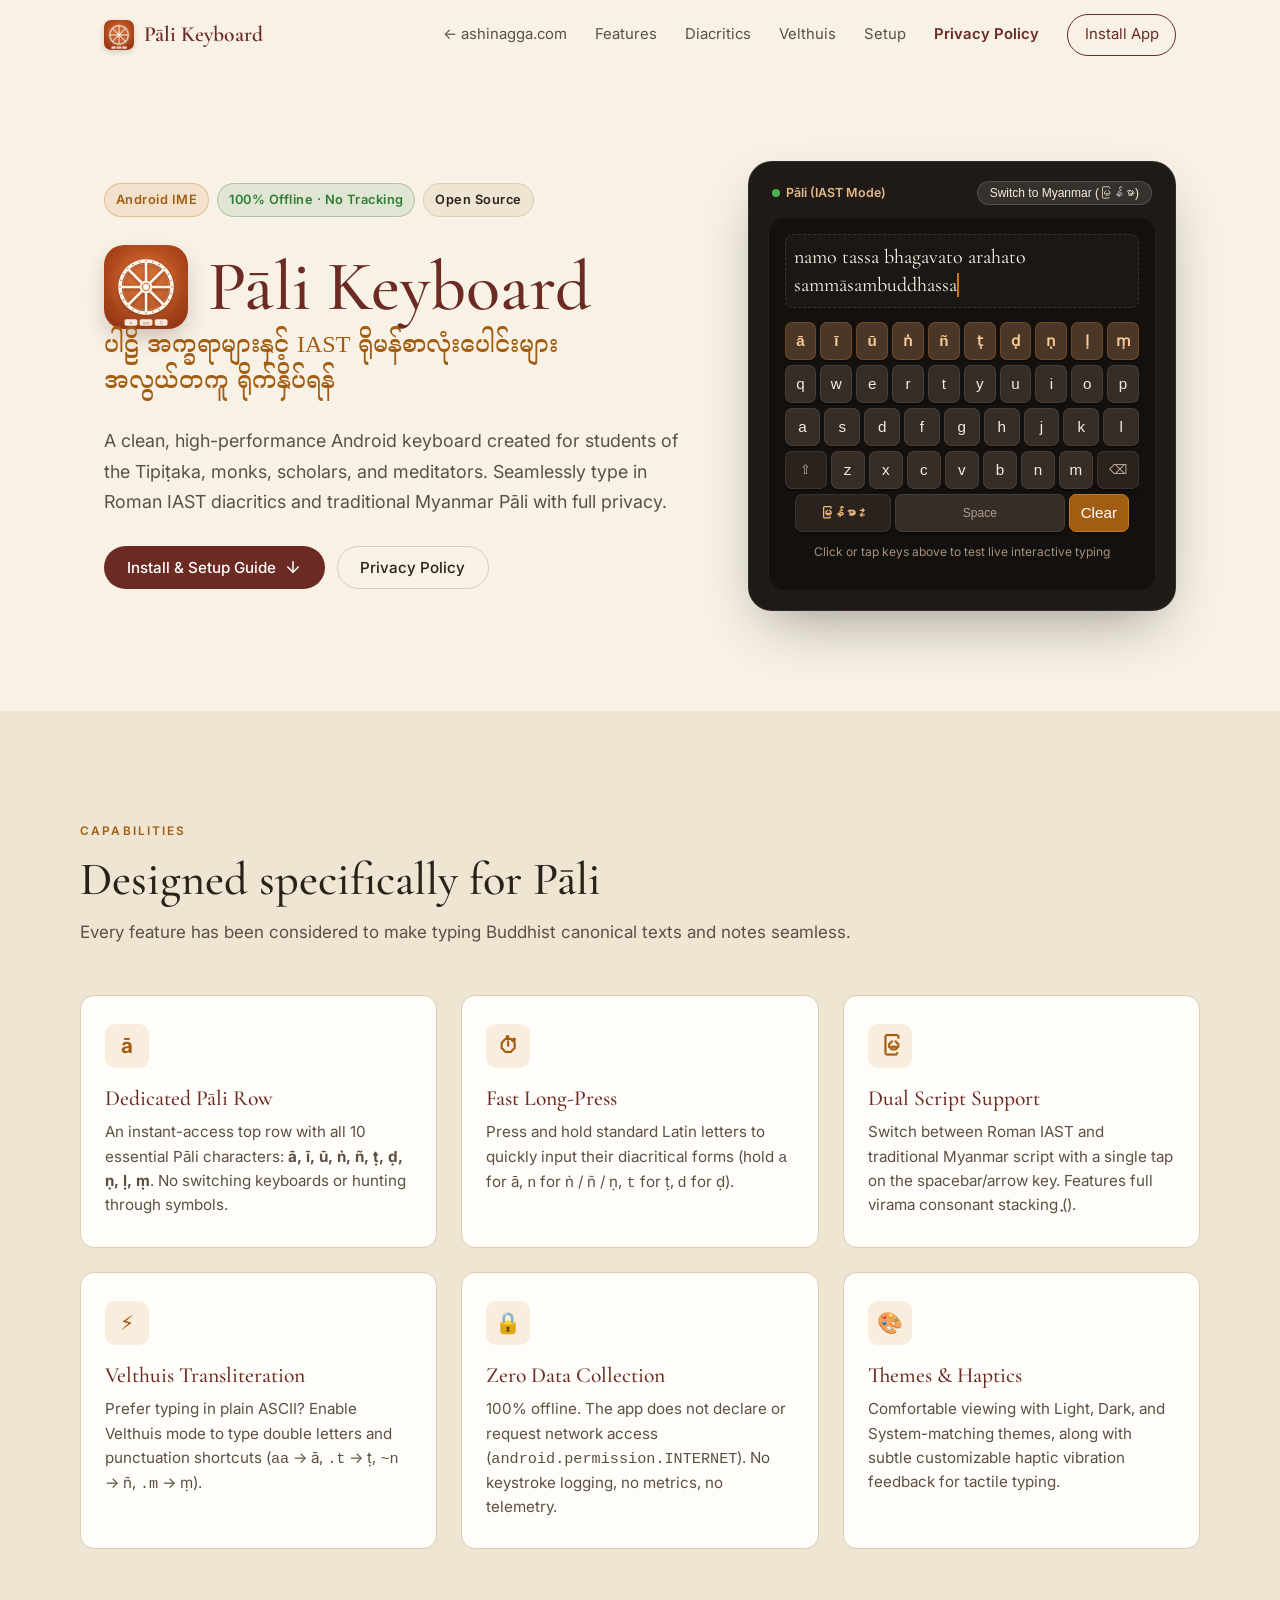
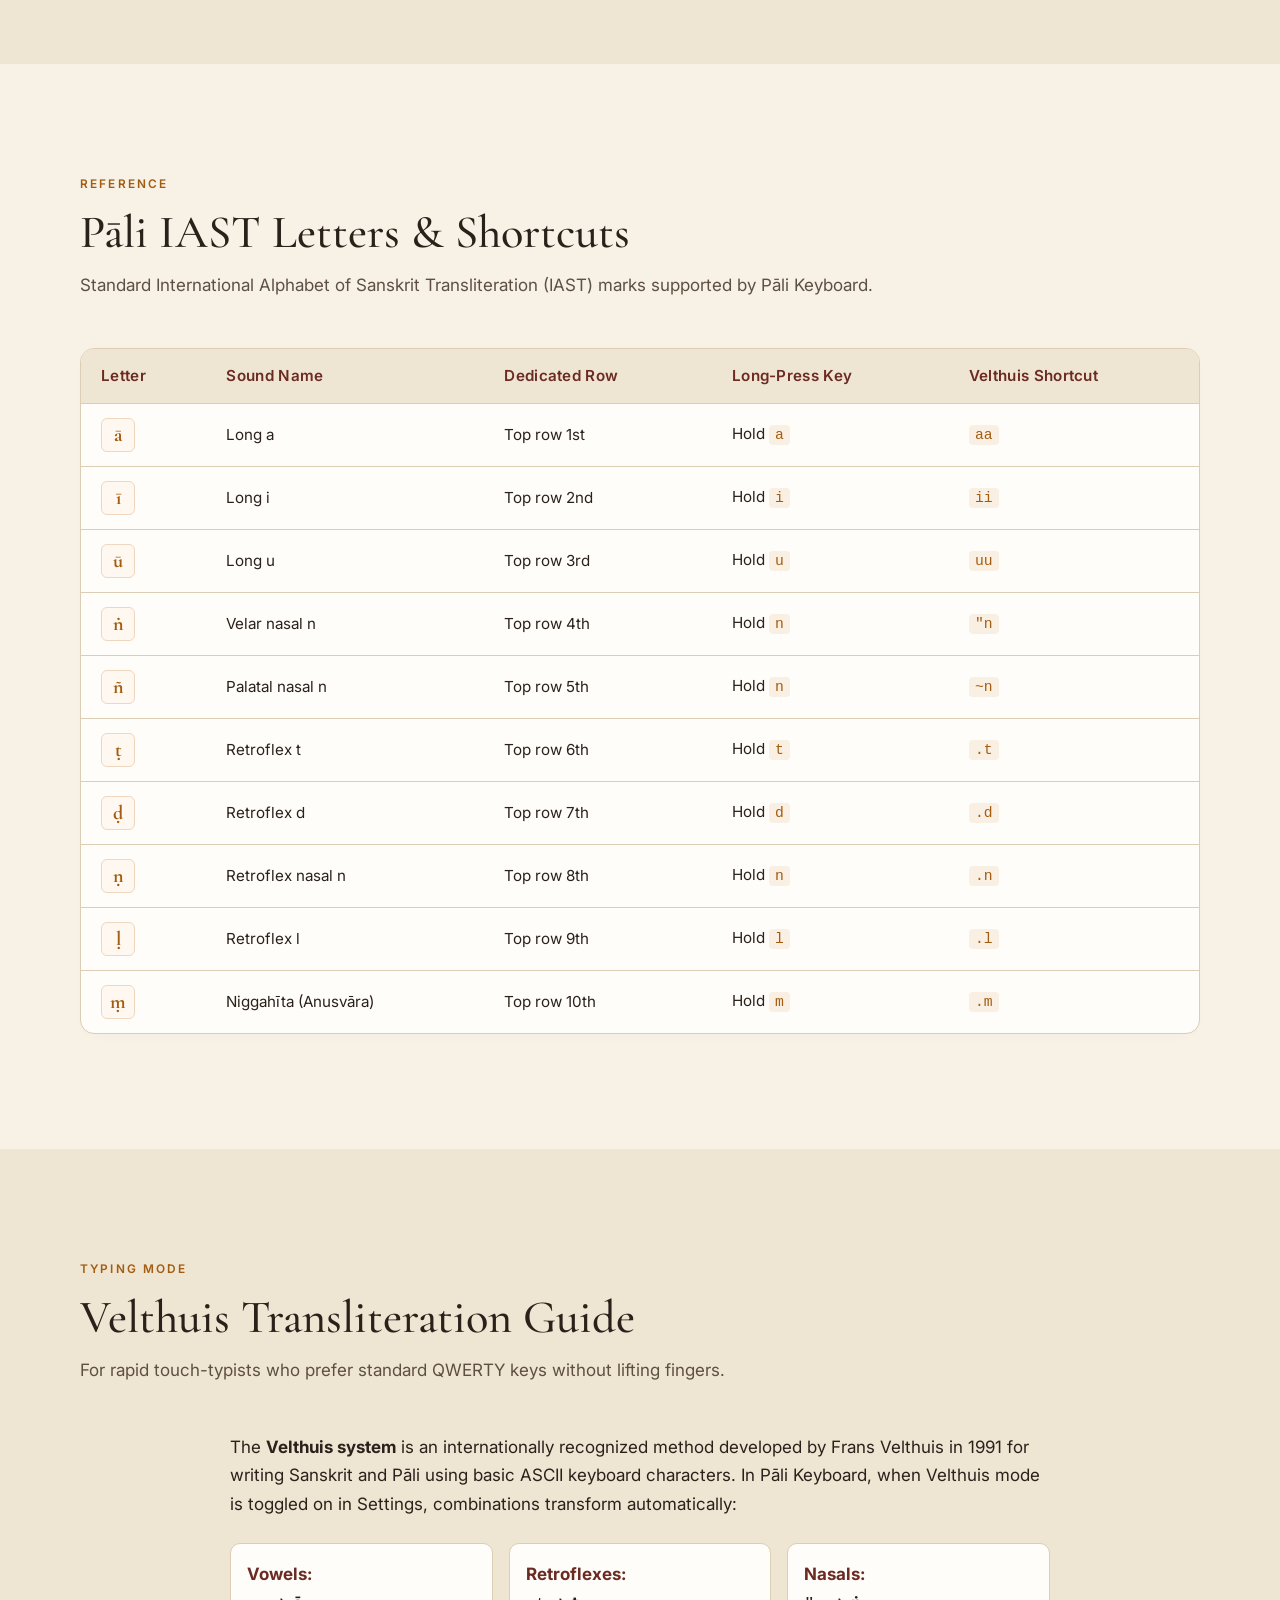
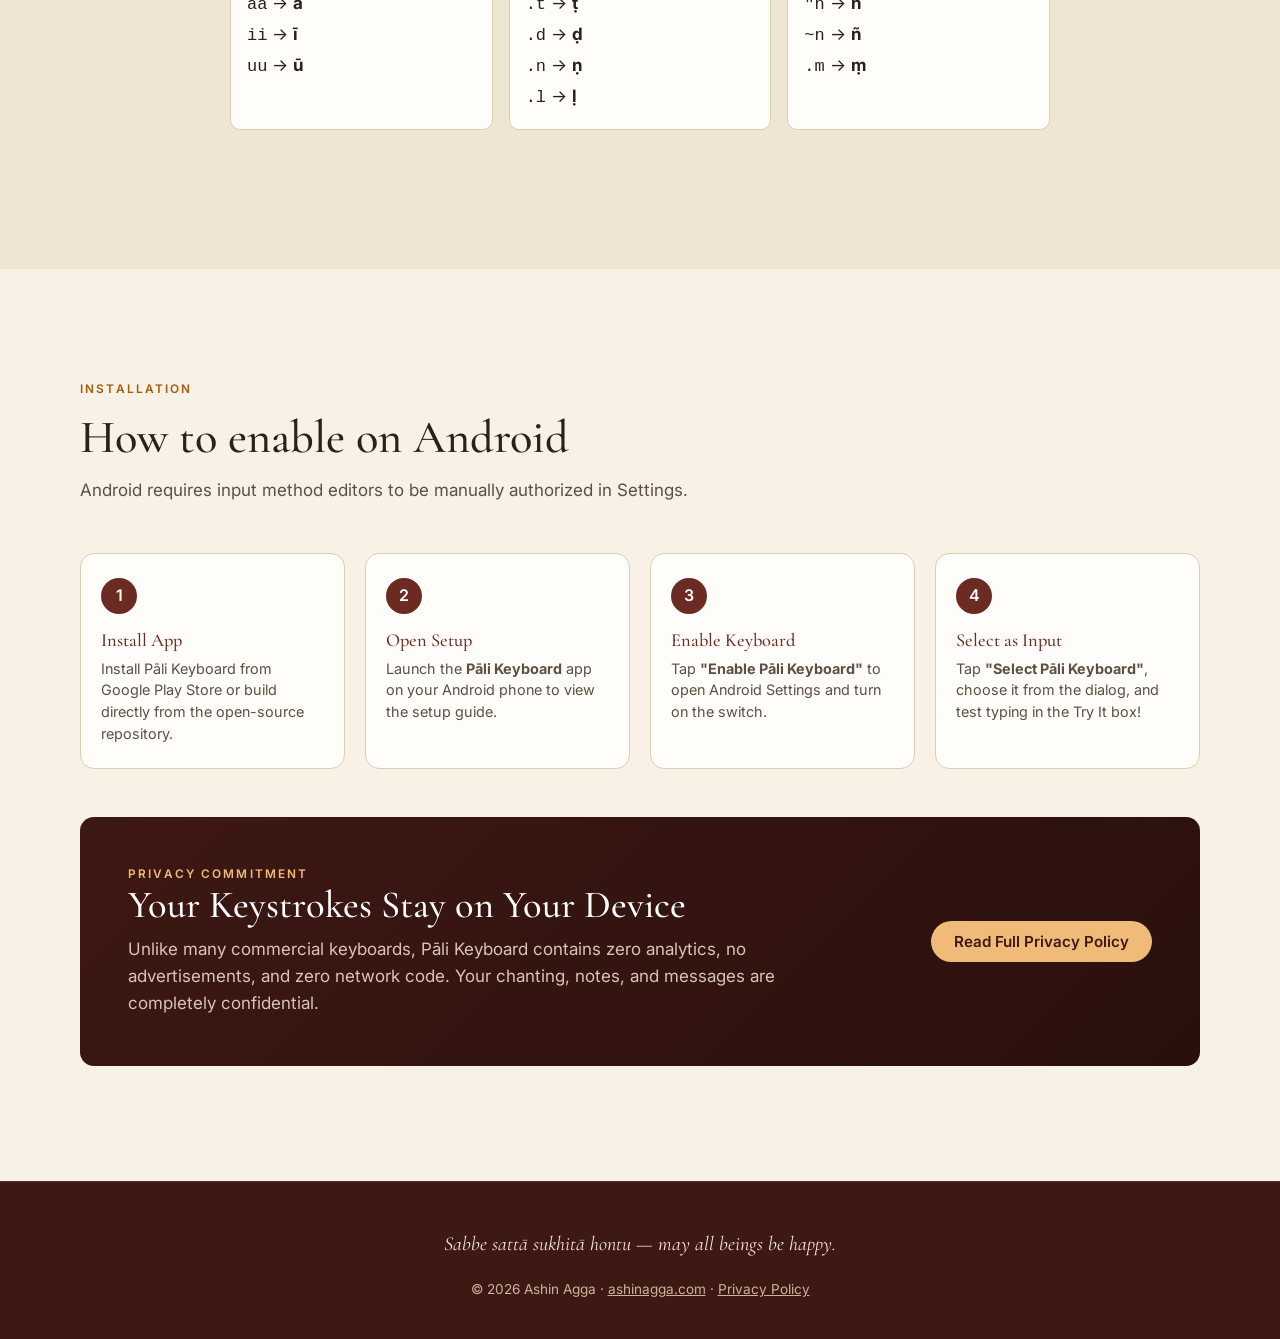
==== commit 50bc363e: "Remove GitHub links from Pali Keyboard page and add 1024x500 feature graphic" ====
--- a/pali-keyboard/index.html
+++ b/pali-keyboard/index.html
@@ -475,7 +475,6 @@
             <svg width="18" height="18" viewBox="0 0 24 24" fill="none" stroke="currentColor" stroke-width="2" stroke-linecap="round" stroke-linejoin="round" aria-hidden="true"><line x1="12" y1="5" x2="12" y2="19"></line><polyline points="19 12 12 19 5 12"></polyline></svg>
           </a>
           <a class="btn btn--ghost" href="privacy-policy.html">Privacy Policy</a>
-          <a class="btn btn--ghost" href="https://github.com/minthukyawdev-droid/pali_keyboard" target="_blank" rel="noopener">GitHub</a>
         </div>
       </div>
 
@@ -855,8 +854,7 @@
     <p class="footer__small">
       © <span id="year">2026</span> Ashin Agga · 
       <a href="../index.html" style="text-decoration:underline;">ashinagga.com</a> · 
-      <a href="privacy-policy.html" style="text-decoration:underline;">Privacy Policy</a> · 
-      <a href="https://github.com/minthukyawdev-droid/pali_keyboard" target="_blank" rel="noopener" style="text-decoration:underline;">GitHub</a>
+      <a href="privacy-policy.html" style="text-decoration:underline;">Privacy Policy</a>
     </p>
   </footer>
 
